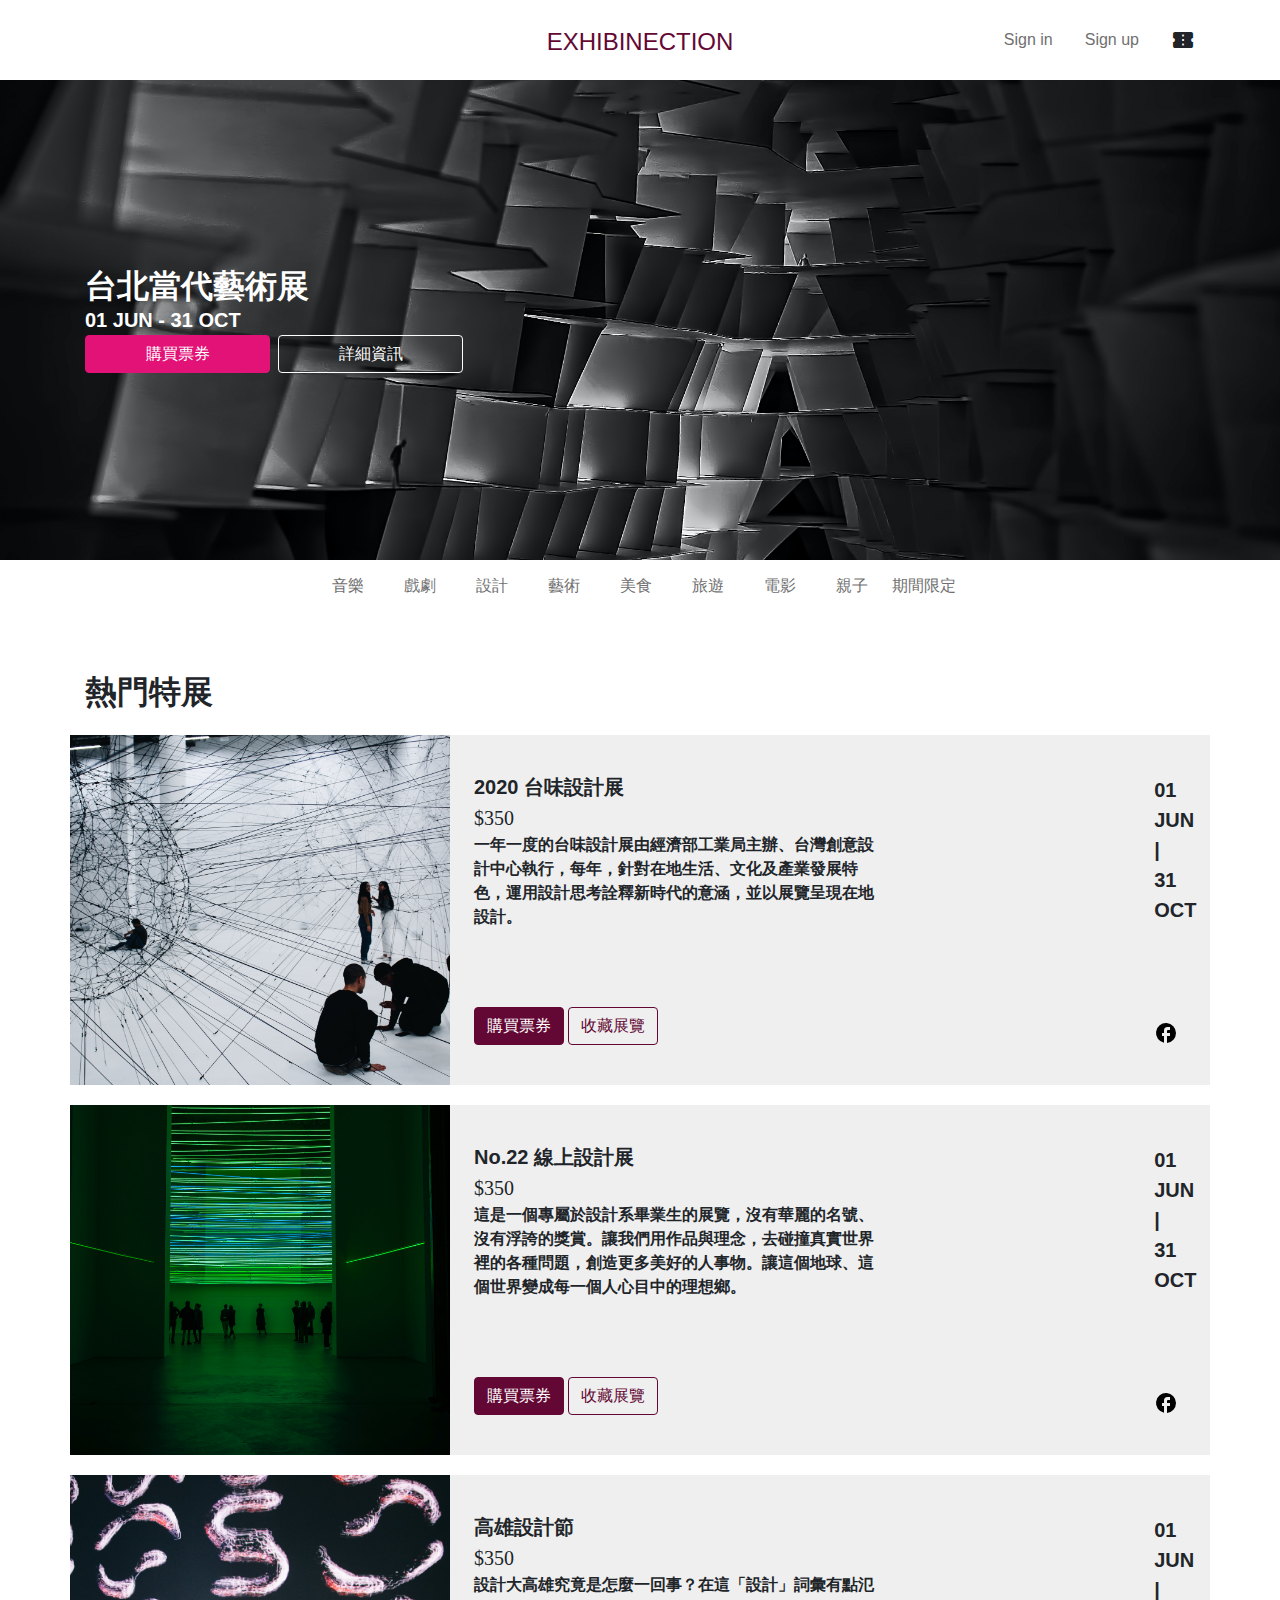
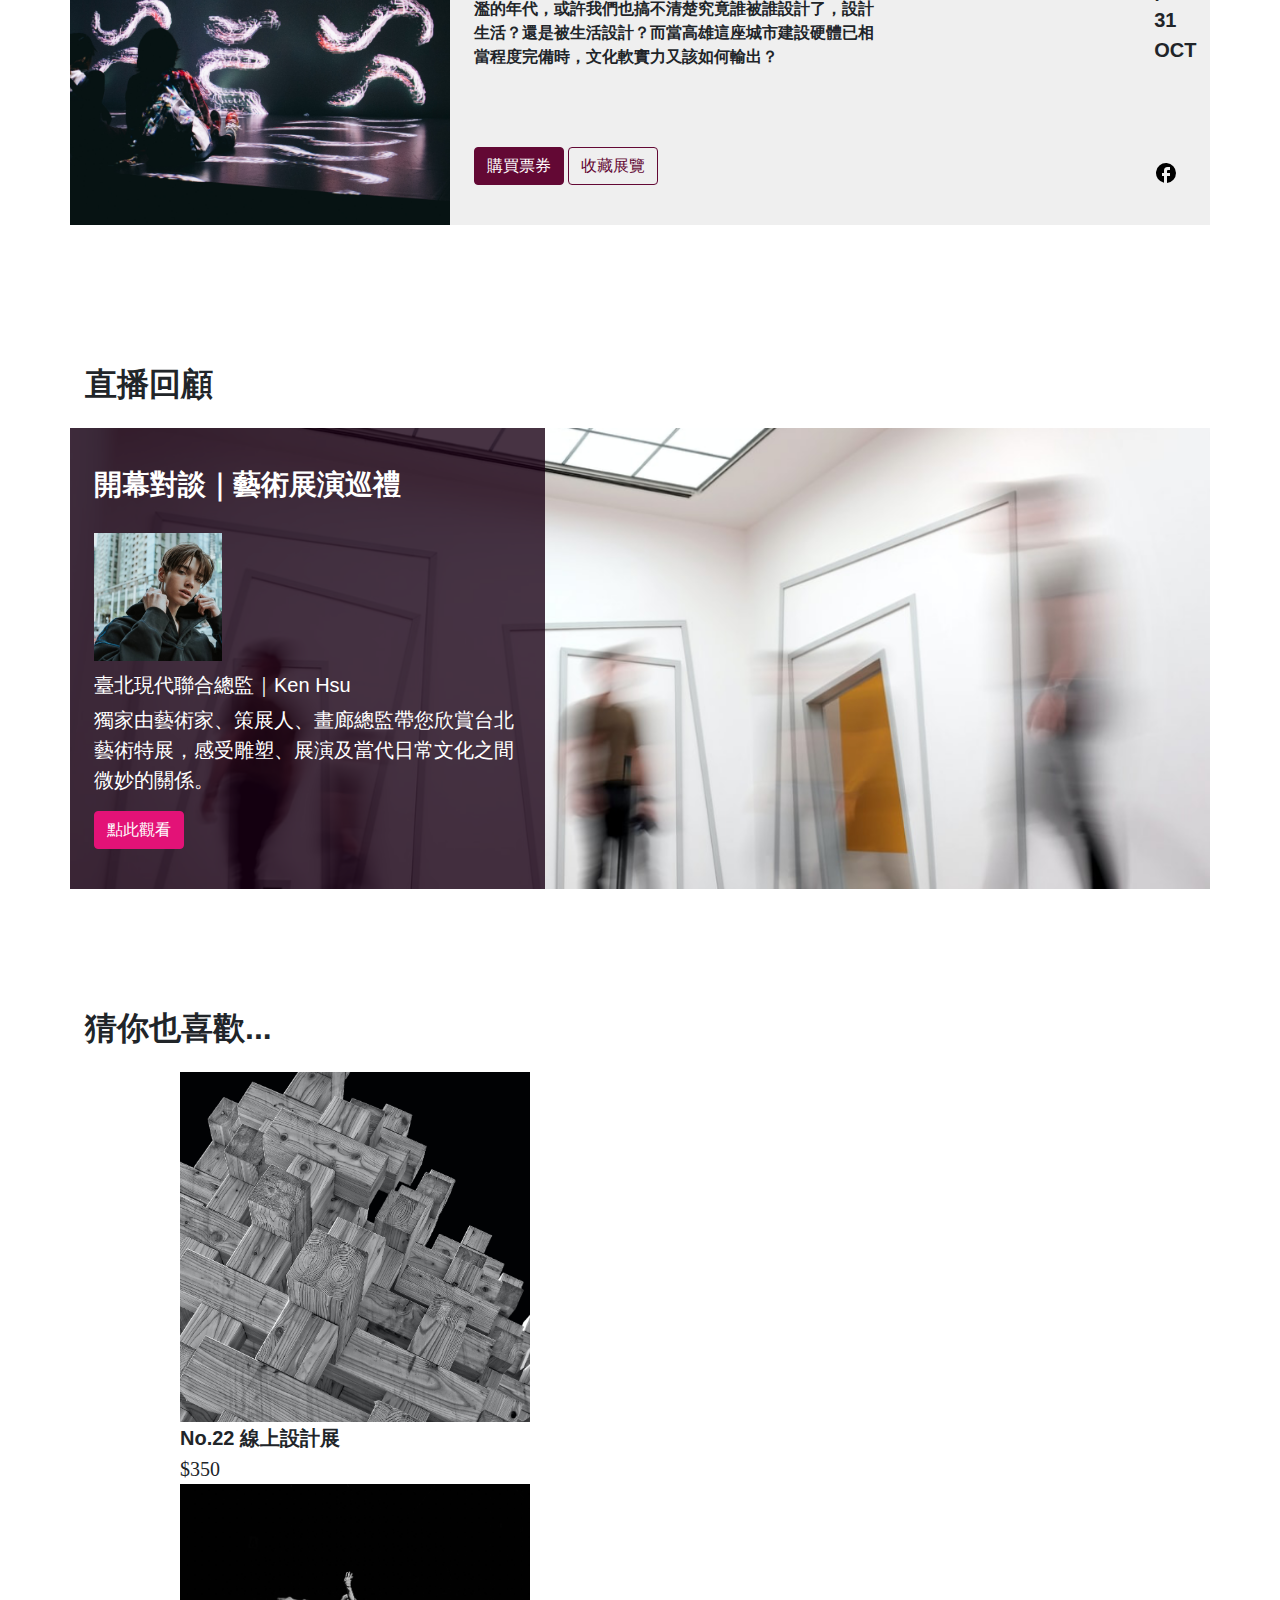
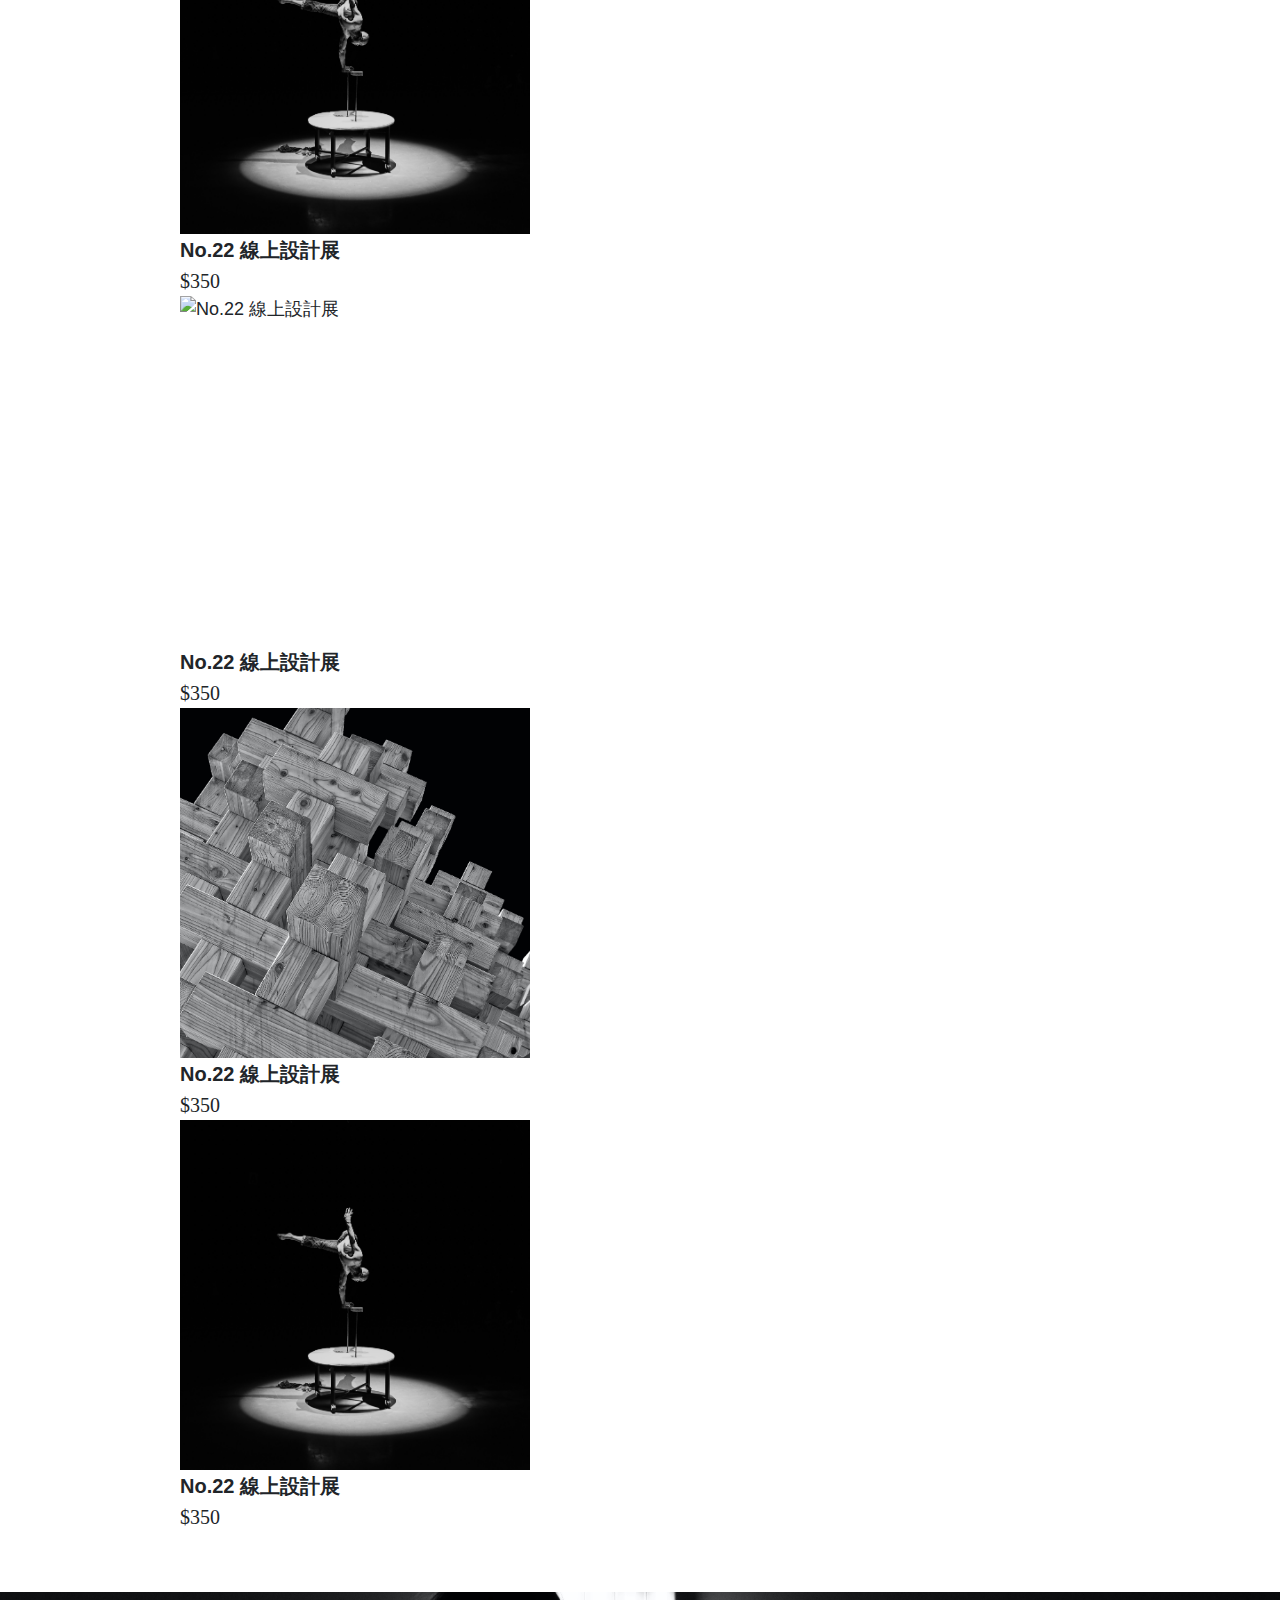
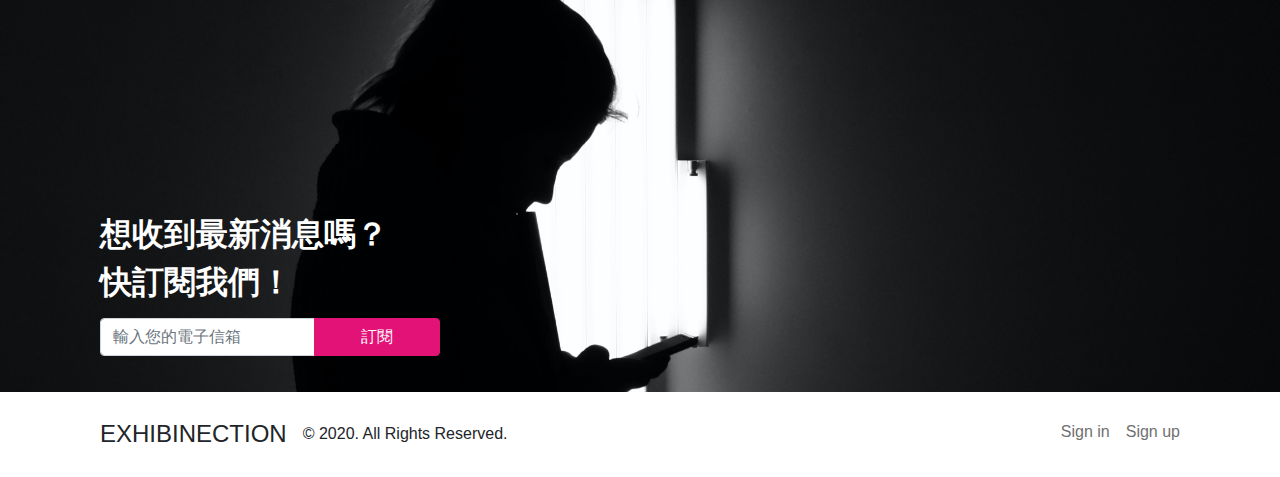
==== index.html @ d96ca56b "Update 2021-08-18T07:03:37.437Z" ====
<!DOCTYPE html>
<html lang="en">
  <head>
    <meta charset="UTF-8" />
    <meta name="viewport" content="width=device-width, initial-scale=1.0" />
    <meta http-equiv="X-UA-Compatible" content="ie=edge" />
    <title>Boostrap Index</title>
    <link
      rel="stylesheet"
      href="https://cdnjs.cloudflare.com/ajax/libs/font-awesome/5.13.0/css/all.min.css"
    />
    <link
      href="https://fonts.googleapis.com/css2?family=Material+Icons"
      rel="stylesheet"
    />
    <link rel="stylesheet" href="https://unpkg.com/swiper/swiper-bundle.css" />
    <link rel="stylesheet" href="./assets/style/all.css" />
  </head>

  <body>
    <header class="py-7">
      <div
        class="
          container
          d-flex
          justify-content-end
          align-items-center
          position-relative
        "
      >
        <h1
          class="
            header__title
            fs-4
            text-primary
            position-absolute
            top-0
            start-50
            translate-middle-x
          "
        >
          EXHIBINECTION
        </h1>
        <div class="header__sign d-flex">
          <ul class="d-flex me-8">
            <li class="me-8"><a href="#" class="h6 text-dark">Sign in</a></li>
            <li><a href="#" class="h6 text-dark">Sign up</a></li>
          </ul>
          <span class="material-icons"> confirmation_number </span>
        </div>
      </div>
    </header>

    <!-- banner -->
<div class="banner  d-flex align-items-center">
  <div class="container ">
    <div class="banner__content ">
      <h2 class="banner__content__title fs-2 text-white fw-bold">台北當代藝術展</h2>
      <p class="banner__content__date fs-5 text-white fw-bold">01 JUN - 31 OCT</p>
      <!-- row 有預設 margin calc(var(–bs-gutter-x) * -.5); 使用 mx-0 消除預設margin -->
     <div class="row mx-0">
       <a href="#" class=" btn btn-secondary col-2 me-2">購買票券</a>
       <a href="#"  class=" btn btn-outline-white  col-2">詳細資訊 </a>
     </div>
    </div>
    </div>

  </div>
</div>
<!-- nav -->
<nav>
 <ul class="nav justify-content-center py-4">
   <li class="nav-item me-2">
     <a class="nav-link  text-center active" aria-current="page" href="#">音樂</a>
   </li>
   <li class="nav-item me-2">
     <a class="nav-link   text-center" href="#">戲劇</a>
   </li>
   <li class="nav-item me-2">
     <a class="nav-link   text-center" href="#">設計</a>
   </li>
   <li class="nav-item me-2">
    <a class="nav-link   text-center" href="#">藝術</a>
  </li>
  <li class="nav-item me-2">
    <a class="nav-link   text-center" href="#">美食</a>
  </li>
  <li class="nav-item me-2">
    <a class="nav-link   text-center" href="#">旅遊</a>
  </li>
  <li class="nav-item me-2">
    <a class="nav-link   text-center" href="#">電影</a>
  </li>
  <li class="nav-item me-2">
    <a class="nav-link  text-center" href="#">親子</a>
  </li>
  <li class="nav-item me-2">
    <a class="nav-link   text-center" href="#">期間限定</a>
  </li>
 </ul>
</nav>
 <!-- 熱門特展 -->
 <section class="popularExhibition py-11 ">
   <div class="container">
   <h2 class="popularExhibition__title fs-2 fw-bold mb-6">熱門特展</h2>
   <!-- 2020 台味設計展 -->
   <div class="row popularExhibition__content">
     <div class="popularExhibition__content__img col-md-4 p-0">
       <img src="./assets/images/card/card01.jpg" class="img-fluid" alt="2020 台味設計展">
     </div>
     <div class=" col-md-8  px-6 py-9 bg-light ">
      <div class="popularExhibition__content__text row justify-content-between ">
           <div class="popularExhibition__content__textTitle col-md-7  d-flex flex-column justify-content-between">
            <div >
               <h3 class="fs-5 fw-bold mb-1">2020 台味設計展</h3>
               <small class="fs-5 mb-2">$350</small>
               <p class="fw-bold">一年一度的台味設計展由經濟部工業局主辦、台灣創意設計中心執行，每年，針對在地生活、文化及產業發展特色，運用設計思考詮釋新時代的意涵，並以展覽呈現在地設計。</p>
             </div>
             <div>
               <a href="#" class="btn btn-primary">購買票券</a>
               <a href="#" class="btn btn-outline-primary">收藏展覽</a>
            </div>
          </div>
         <div class="col-md-1 d-flex flex-column justify-content-between">
                 <p class="fs-5 fw-bold">01 JUN | 31 OCT</p>
                 <img src="./assets/images/facebook-24px.svg" alt="fb圖示" style="width: 24px;">
          </div>
      </div> 
     </div>
   </div>
    <!-- No.22 線上設計展 -->
    <div class="row popularExhibition__content">
      <div class="popularExhibition__content__img col-md-4 p-0">
        <img src="./assets/images/card/card02.jpg" class="img-fluid" alt="No.22 線上設計展">
      </div>
      <div class=" col-md-8  px-6 py-9 bg-light ">
       <div class="popularExhibition__content__text row justify-content-between ">
            <div class="popularExhibition__content__textTitle col-md-7  d-flex flex-column justify-content-between">
             <div >
                <h3 class="fs-5 fw-bold mb-1">No.22 線上設計展</h3>
                <small class="fs-5 mb-2">$350</small>
                <p class="fw-bold">這是一個專屬於設計系畢業生的展覽，沒有華麗的名號、沒有浮誇的獎賞。讓我們用作品與理念，去碰撞真實世界裡的各種問題，創造更多美好的人事物。讓這個地球、這個世界變成每一個人心目中的理想鄉。</p>
              </div>
              <div>
                <a href="#" class="btn btn-primary">購買票券</a>
                <a href="#" class="btn btn-outline-primary">收藏展覽</a>
             </div>
           </div>
          <div class="col-md-1 d-flex flex-column justify-content-between">
                  <p class="fs-5 fw-bold">01 JUN | 31 OCT</p>
                  <img src="./assets/images/facebook-24px.svg" alt="fb圖示" style="width: 24px;">
           </div>
       </div> 
      </div>
    </div>
      <!-- 高雄設計節 -->
      <div class="row popularExhibition__content">
        <div class="popularExhibition__content__img col-md-4 p-0">
          <img src="./assets/images/card/card03.jpg" class="img-fluid" alt="高雄設計節">
        </div>
        <div class=" col-md-8  px-6 py-9 bg-light ">
         <div class="popularExhibition__content__text row justify-content-between ">
              <div class="popularExhibition__content__textTitle col-md-7  d-flex flex-column justify-content-between">
               <div >
                  <h3 class="fs-5 fw-bold mb-1">高雄設計節</h3>
                  <small class="fs-5 mb-2">$350</small>
                  <p class="fw-bold">設計大高雄究竟是怎麼一回事？在這「設計」詞彙有點氾濫的年代，或許我們也搞不清楚究竟誰被誰設計了，設計生活？還是被生活設計？而當高雄這座城市建設硬體已相當程度完備時，文化軟實力又該如何輸出？</p>
                </div>
                <div>
                  <a href="#" class="btn btn-primary">購買票券</a>
                  <a href="#" class="btn btn-outline-primary">收藏展覽</a>
               </div>
             </div>
            <div class="col-md-1 d-flex flex-column justify-content-between">
                    <p class="fs-5 fw-bold">01 JUN | 31 OCT</p>
                    <img src="./assets/images/facebook-24px.svg" alt="fb圖示" style="width: 24px;">
             </div>
         </div> 
        </div>
      </div>

  </div>

 </section>
<!-- 直播回顧 -->
<section class="liveReview py-11 ">
  <div class="container">
    <h2 class="liveReview__title fs-2 fw-bold mb-6">直播回顧</h2>
    <div class="row">
      <div class="liveReview__content col-md-12 ">
        <div class="row ">
          <div class="col-md-5 bg-info  px-6 py-9">
              <h3 class="fs-3 text-white fw-bold mb-8">開幕對談｜藝術展演巡禮</h3>
              <img class="mb-3" src="./assets/images/review/reviewArtist.png" alt="臺北現代聯合總監Ken Hsu">
              <h4 class="fs-5 text-white mb-2">臺北現代聯合總監｜Ken Hsu</h4>
              <p class="fs-5 text-white mb-5">獨家由藝術家、策展人、畫廊總監帶您欣賞台北藝術特展，感受雕塑、展演及當代日常文化之間微妙的關係。</p>
             <a href="#" class="btn btn-secondary">點此觀看</a>
 
          </div>
        </div>
 
      </div>

    </div>
     
  
  </div>

</section>
<!-- 猜你也喜歡 -->
<section class="recommend py-11">
  <div class="container">
    <h2 class="recommend__title fs-2 fw-bold mb-6">猜你也喜歡...</h2>
    <div class="row">
    <div class="col-md-11 offset-md-1">
    <!-- Swiper -->
    <div class="swiper-container mySwiper">
      <div class="swiper-wrapper">
        <div class="swiper-slide  text-start  ">
          <img src="./assets/images/more/more01.jpg" alt="No.22 線上設計展">
          <h4 class="fs-5 fw-bold my-1 ">No.22 線上設計展</h4>
          <small class="fs-5 ">$350</small>
        </div>
        <div class="swiper-slide text-start  ">
          <img src="./assets/images/more/more02.jpg" alt="No.22 線上設計展">
          <h4 class="fs-5 fw-bold my-1 ">No.22 線上設計展</h4>
          <small class="fs-5 ">$350</small>
        </div>
        <div class="swiper-slide  text-start ">
          <img src="./assets/images/more/more03.jpg" alt="No.22 線上設計展">
          <h4 class="fs-5 fw-bold my-1 ">No.22 線上設計展</h4>
          <small class="fs-5 ">$350</small>
        </div>
        <div class="swiper-slide text-start  ">
          <img src="./assets/images/more/more01.jpg" alt="No.22 線上設計展">
          <h4 class="fs-5 fw-bold my-1 ">No.22 線上設計展</h4>
          <small class="fs-5 ">$350</small>
        </div>
        <div class="swiper-slide  text-start ">
          <img src="./assets/images/more/more02.jpg" alt="No.22 線上設計展">
          <h4 class="fs-5 fw-bold my-1 ">No.22 線上設計展</h4>
          <small class="fs-5 ">$350</small>
        </div>
      </div>
      <div class="swiper-pagination"></div>
    </div>
    </div>
    </div>
  </div>

</section>
<!-- 訂閱 -->
<section class="contact d-flex align-items-end">
  <div class="container">
    <div class="contact__content ">
      <h3 class="contact__title fs-md-2 text-white fw-bold mb-3">想收到最新消息嗎？<br> 
        快訂閱我們！</h3>
        <div class="row">
          <div class="col-md-4">
            <div class="input-group ">
              <input type="email" class="form-control" placeholder="輸入您的電子信箱" >
              <button class="input-group__btn btn btn-secondary " type="button"  >訂閱</button>
            </div>
          </div>
        </div>
      </div>
  </div>
  

</section>



    <footer class="footer  py-7">
      <div class="container d-flex justify-content-between">
      <div class="footer__copyright d-flex flex-column ">
        <h2 class="fs-4 me-5">EXHIBINECTION</h2>
        <p>© 2020. All Rights Reserved.</p>
      </div>
      <ul class="footer__sign d-flex ">
        <li class="me-5"><a href="#"> Sign in</a> </li>
        <li><a href="#">Sign up</a> </li>
      </ul>
      </div>
    </footer>
    <script
      src="https://code.jquery.com/jquery-3.6.0.js"
      integrity="sha256-H+K7U5CnXl1h5ywQfKtSj8PCmoN9aaq30gDh27Xc0jk="
      crossorigin="anonymous"
    ></script>
    <script src="https://unpkg.com/swiper/swiper-bundle.js"></script>
    <script src="./assets/js/vendors.js"></script>
    <script src="./assets/js/all.js"></script>
  </body>
</html>
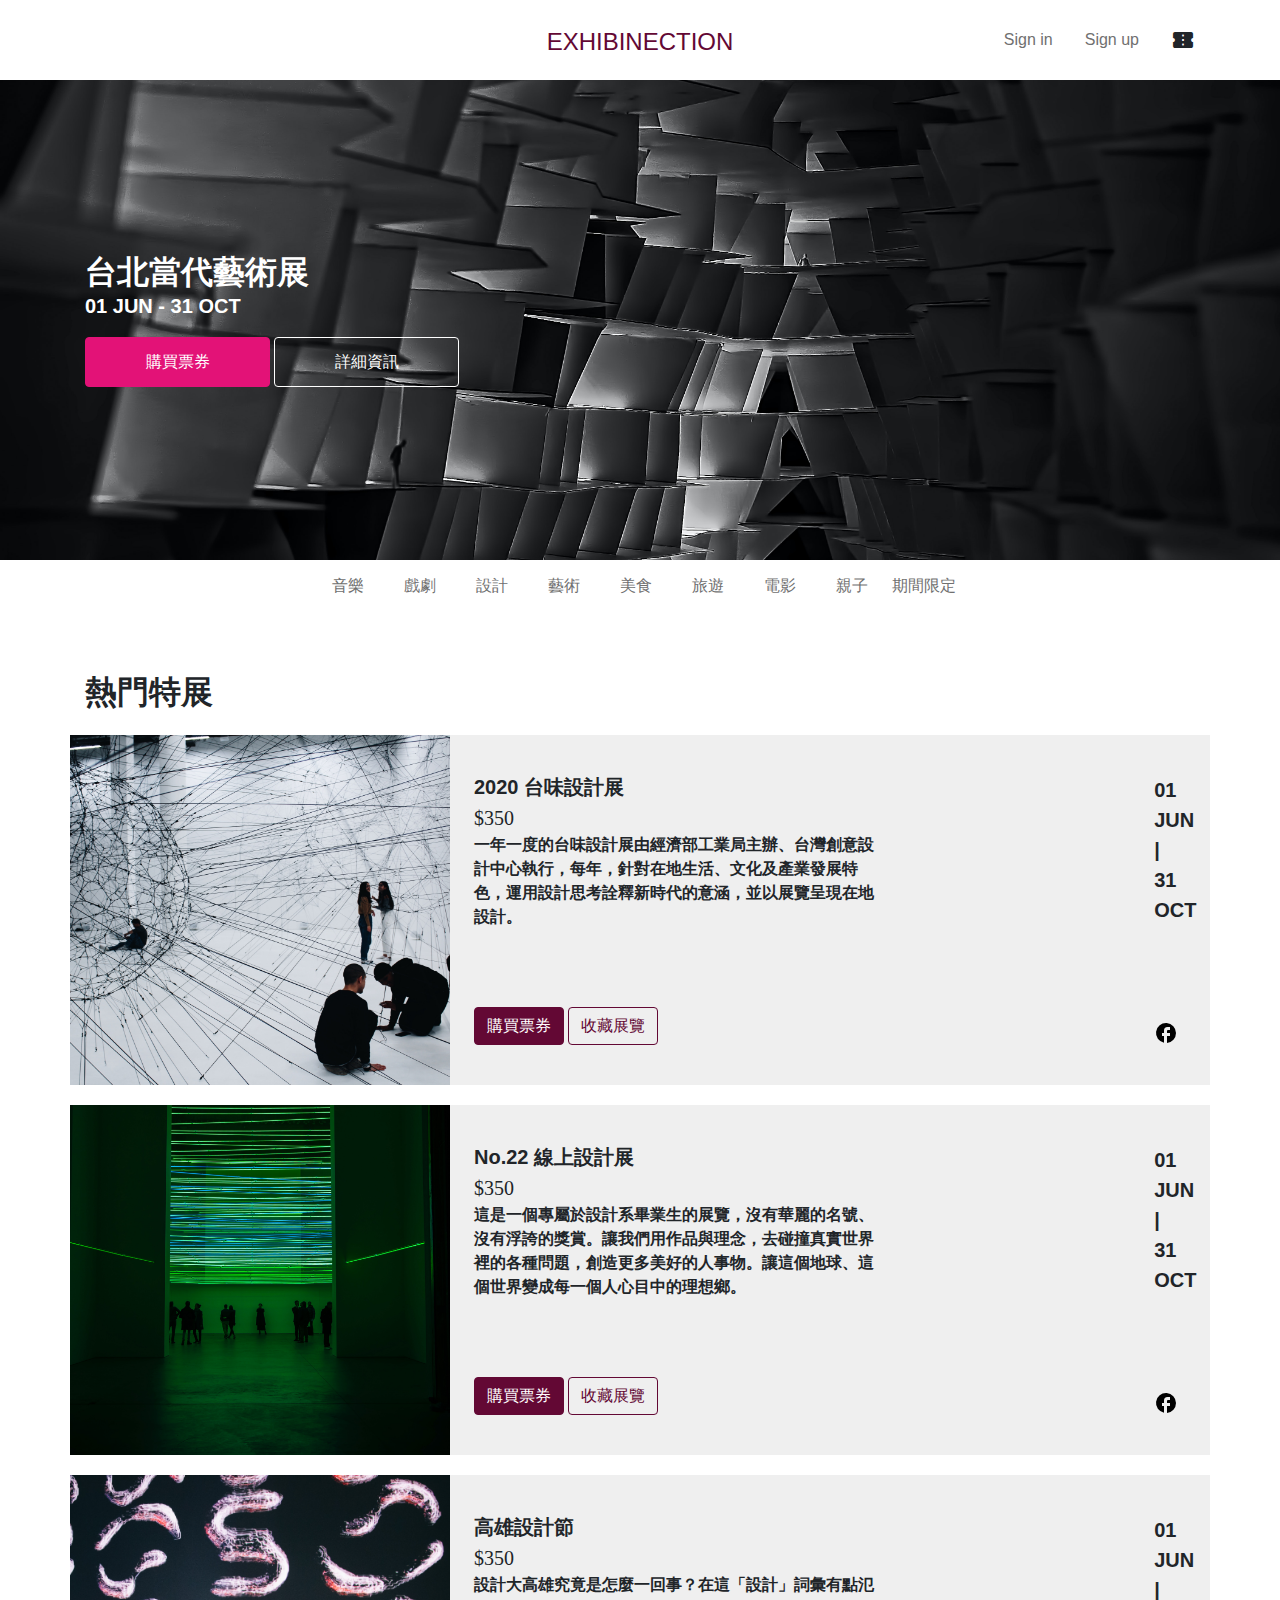
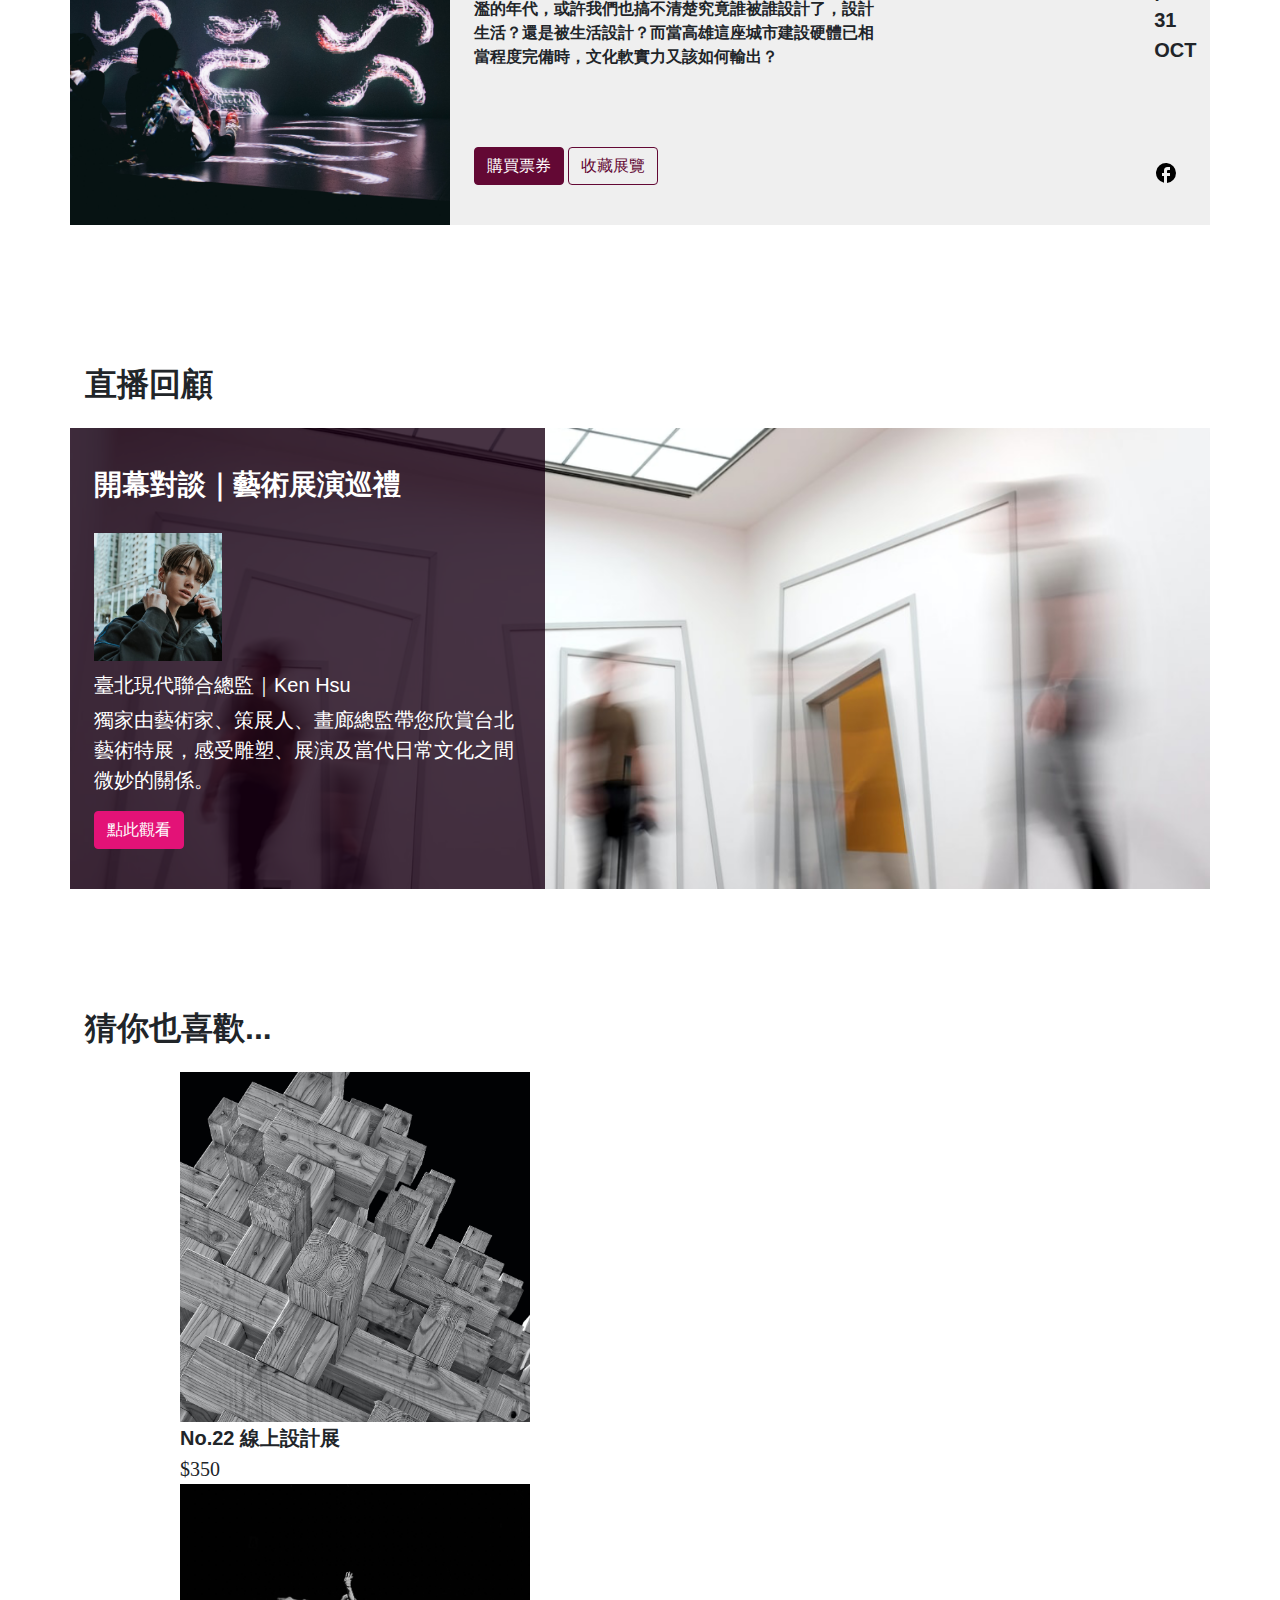
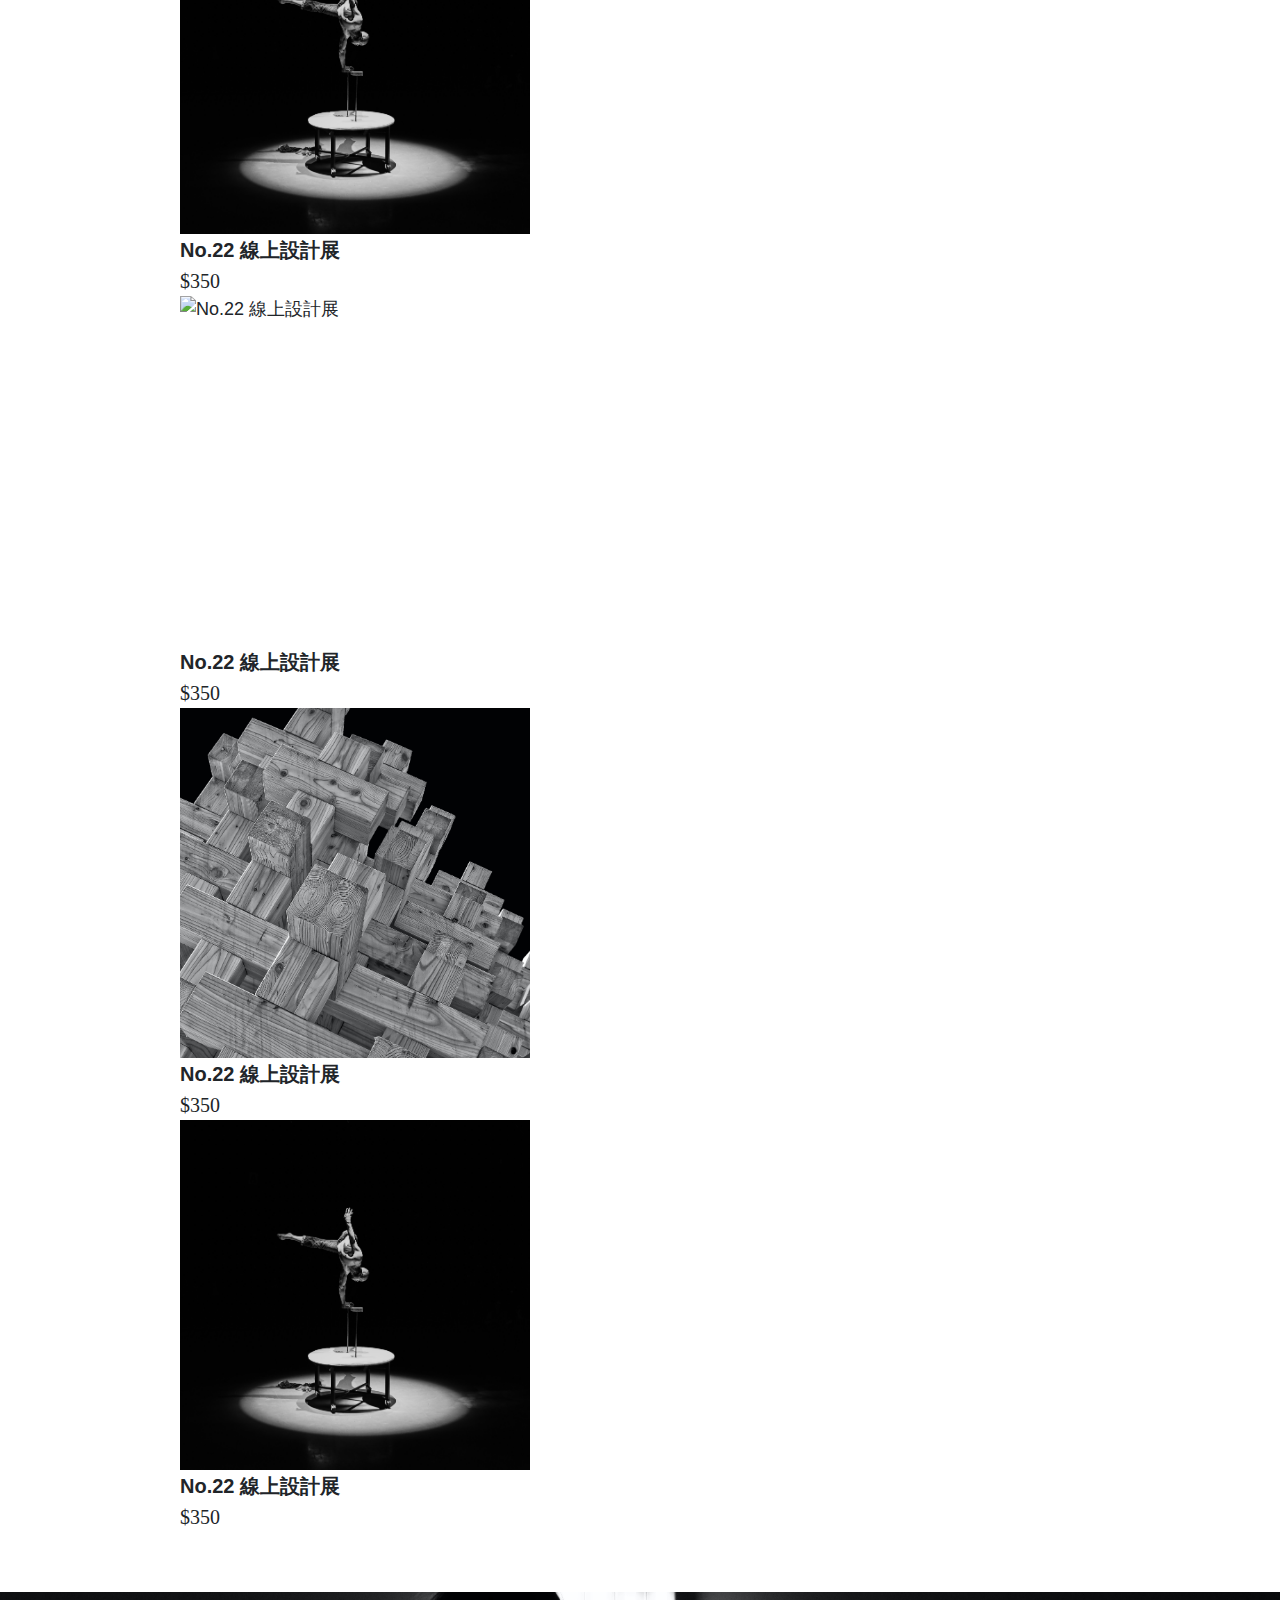
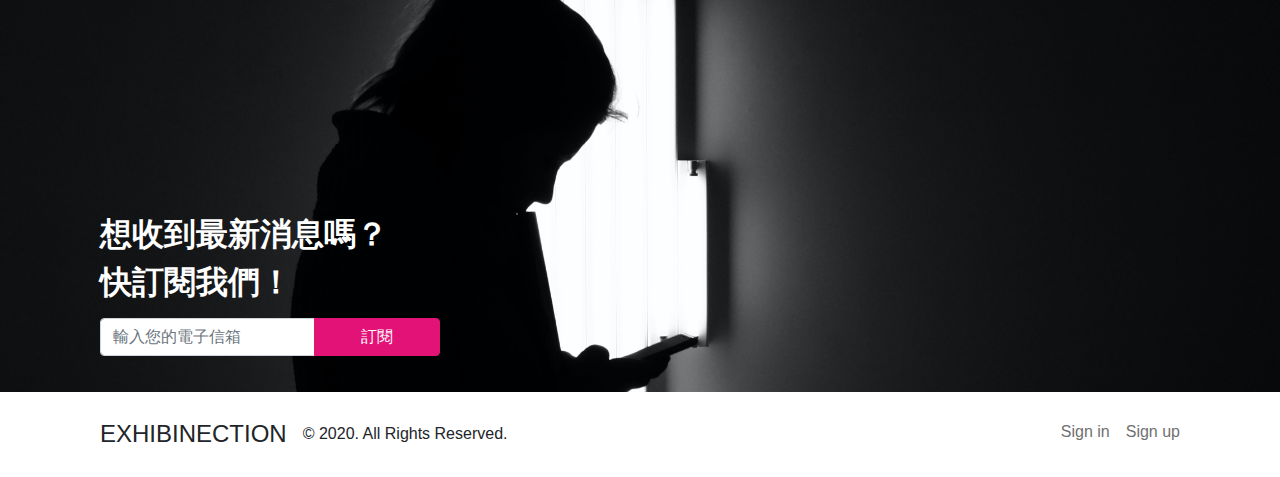
==== commit 1ca9edbc: "Update 2021-08-18T08:16:55.435Z" ====
--- a/index.html
+++ b/index.html
@@ -54,14 +54,14 @@
     <!-- banner -->
 <div class="banner  d-flex align-items-center">
   <div class="container ">
-    <div class="banner__content ">
+    <div class="banner__content  ">
       <h2 class="banner__content__title fs-2 text-white fw-bold">台北當代藝術展</h2>
-      <p class="banner__content__date fs-5 text-white fw-bold">01 JUN - 31 OCT</p>
+      <p class="banner__content__date fs-5 text-white fw-bold mb-5">01 JUN - 31 OCT</p>
       <!-- row 有預設 margin calc(var(–bs-gutter-x) * -.5); 使用 mx-0 消除預設margin -->
-     <div class="row mx-0">
-       <a href="#" class=" btn btn-secondary col-2 me-2">購買票券</a>
-       <a href="#"  class=" btn btn-outline-white  col-2">詳細資訊 </a>
-     </div>
+      <div class="row mx-0 gap-1 ">
+          <a href="#" class=" btn btn-secondary px-10 py-3 col col-md-2 ">購買票券</a>
+          <a href="#"  class=" btn btn-outline-white px-10 py-3 col  col-md-2  ">詳細資訊 </a>  
+      </div>
     </div>
     </div>
 
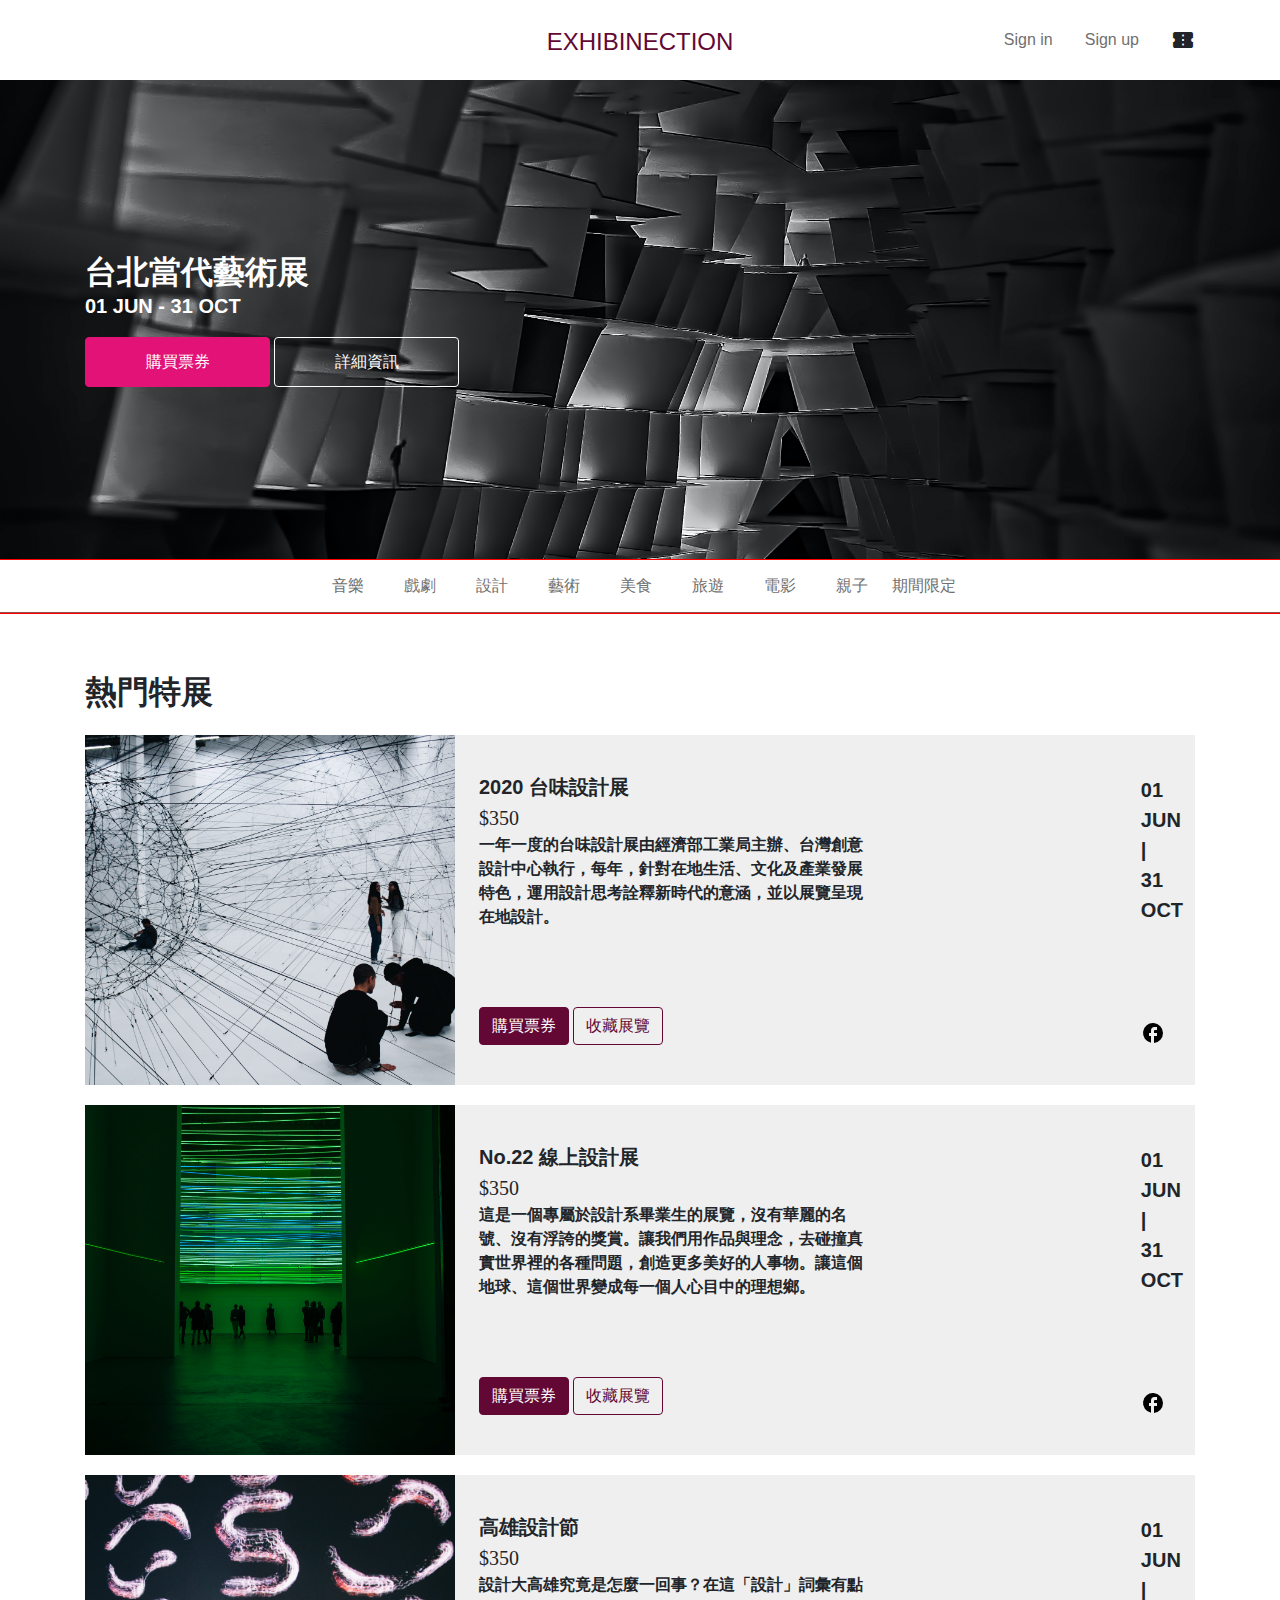
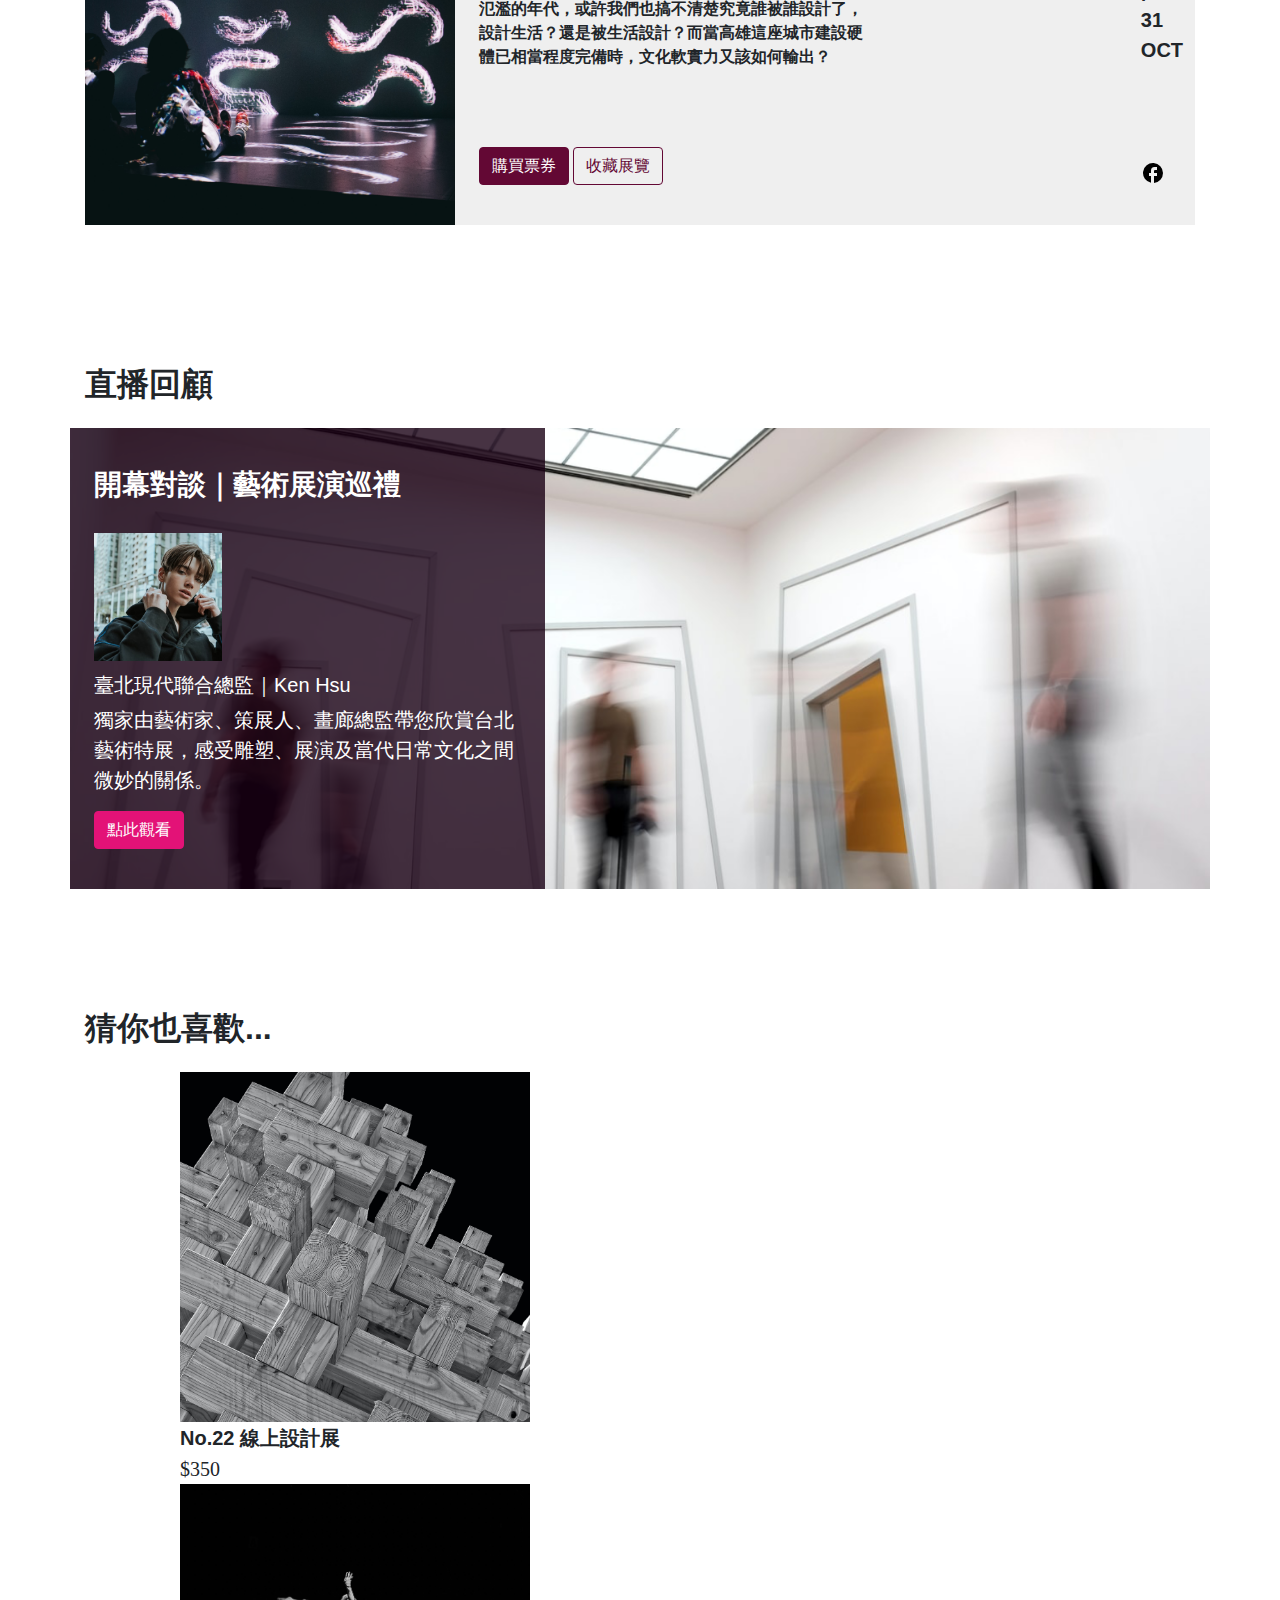
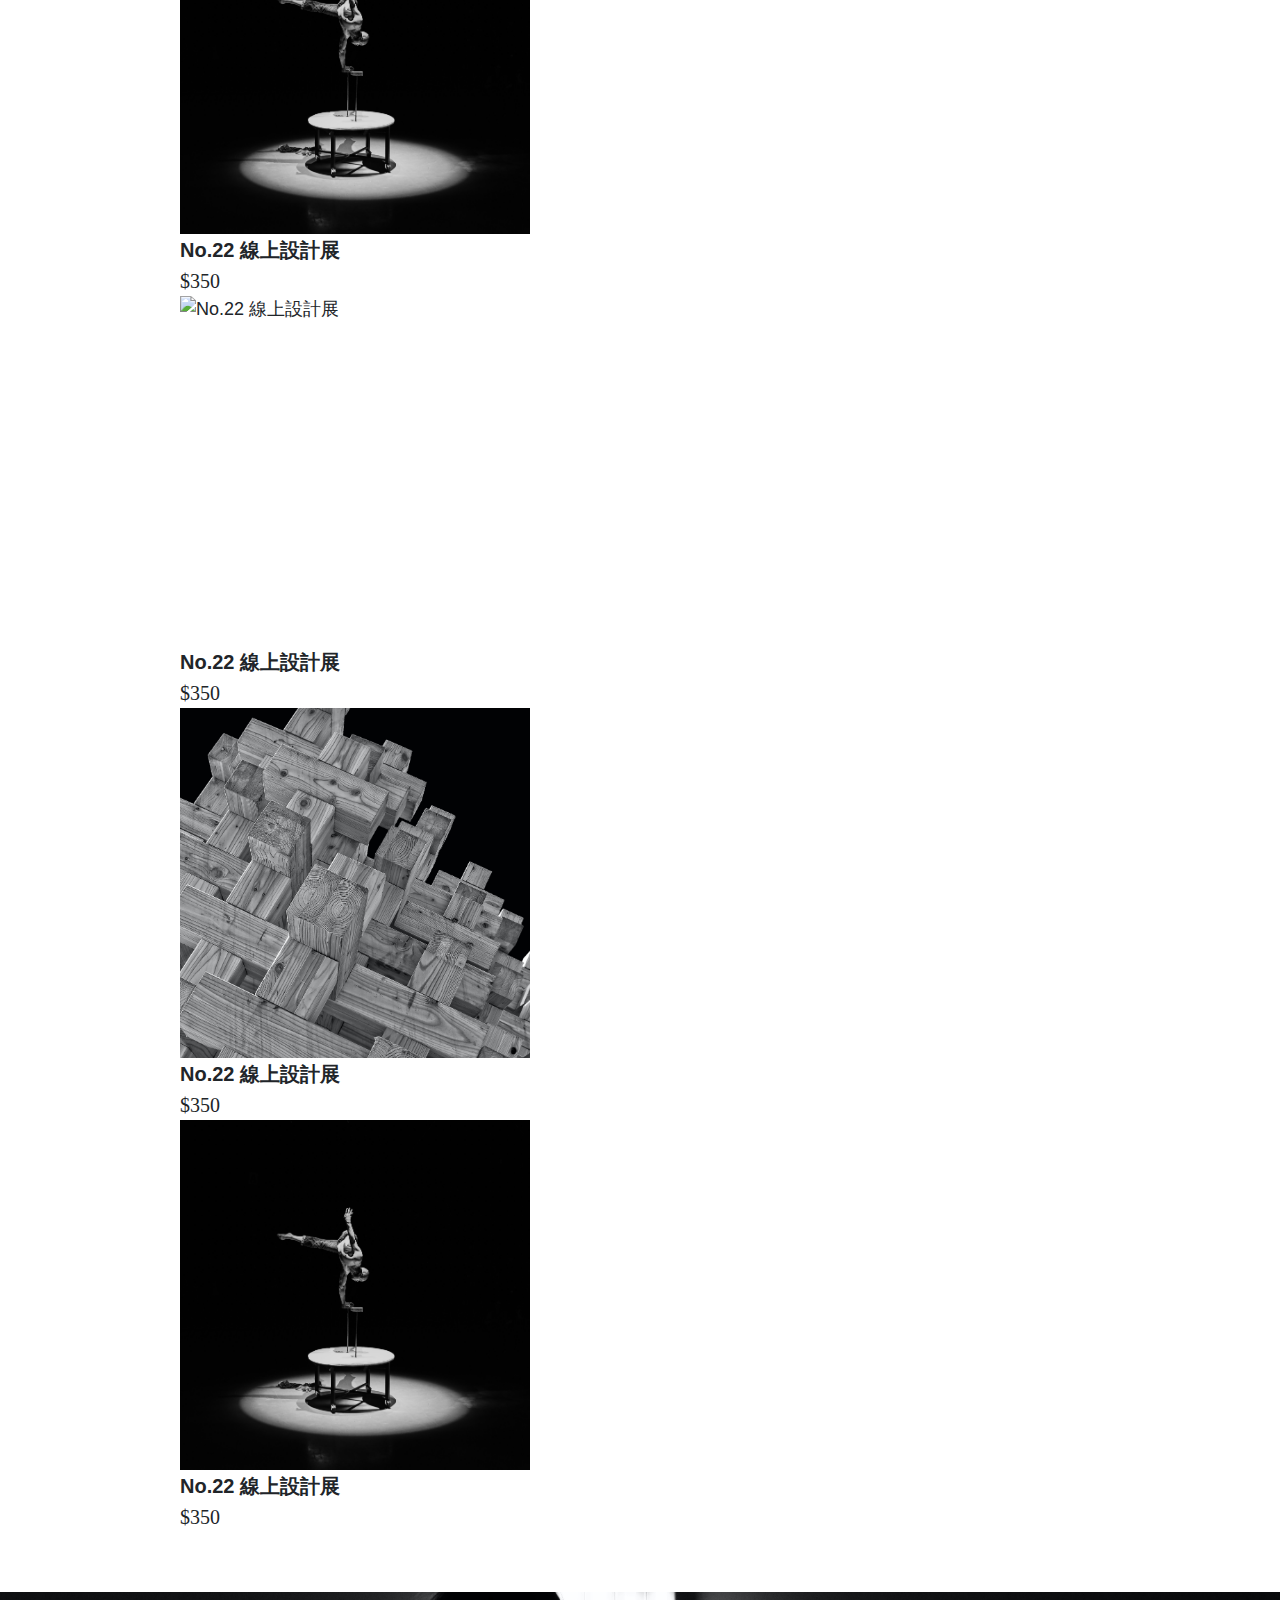
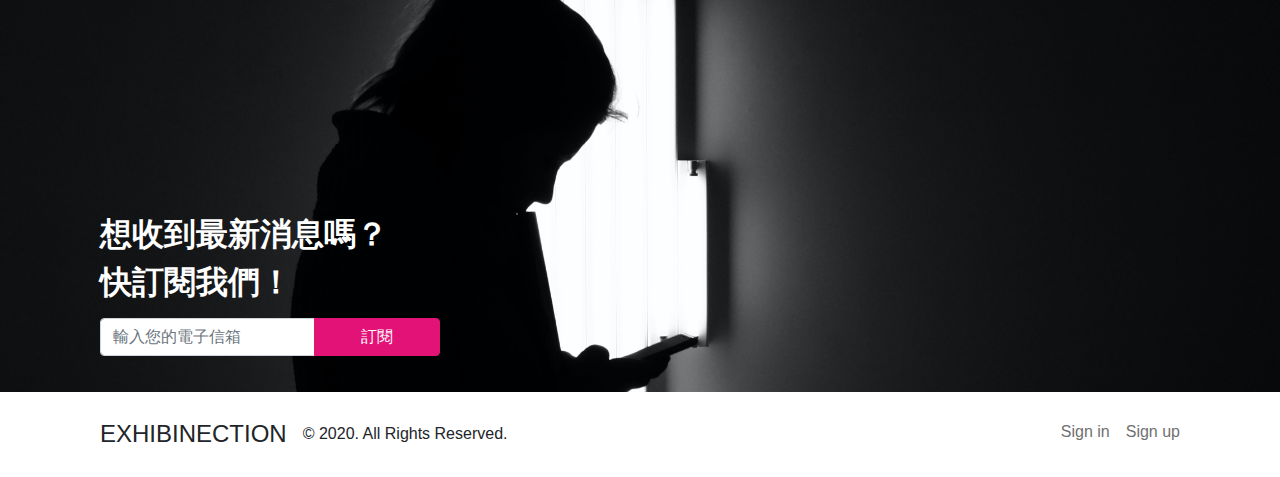
==== commit ae5dc930: "Update 2021-08-18T12:33:00.848Z" ====
--- a/index.html
+++ b/index.html
@@ -59,8 +59,8 @@
       <p class="banner__content__date fs-5 text-white fw-bold mb-5">01 JUN - 31 OCT</p>
       <!-- row 有預設 margin calc(var(–bs-gutter-x) * -.5); 使用 mx-0 消除預設margin -->
       <div class="row mx-0 gap-1 ">
-          <a href="#" class=" btn btn-secondary px-10 py-3 col col-md-2 ">購買票券</a>
-          <a href="#"  class=" btn btn-outline-white px-10 py-3 col  col-md-2  ">詳細資訊 </a>  
+          <a href="#" class=" btn btn-secondary  px-10 px-lg-0 py-3 col col-lg-2 ">購買票券</a>
+          <a href="#"  class=" btn btn-outline-white  px-10 px-lg-0 py-3 col  col-lg-2  ">詳細資訊 </a>  
       </div>
     </div>
     </div>
@@ -68,13 +68,13 @@
   </div>
 </div>
 <!-- nav -->
-<nav>
- <ul class="nav justify-content-center py-4">
+<nav class="nav-scroller ">
+ <ul class=" nav justify-content-center py-4">
    <li class="nav-item me-2">
-     <a class="nav-link  text-center active" aria-current="page" href="#">音樂</a>
+     <a class="nav-link  text-center "  href="#">音樂</a>
    </li>
    <li class="nav-item me-2">
-     <a class="nav-link   text-center" href="#">戲劇</a>
+     <a class="nav-link  text-center" href="#">戲劇</a>
    </li>
    <li class="nav-item me-2">
      <a class="nav-link   text-center" href="#">設計</a>
@@ -101,10 +101,11 @@
 </nav>
  <!-- 熱門特展 -->
  <section class="popularExhibition py-11 ">
-   <div class="container">
+  <div class="container">
    <h2 class="popularExhibition__title fs-2 fw-bold mb-6">熱門特展</h2>
    <!-- 2020 台味設計展 -->
-   <div class="row popularExhibition__content">
+ 
+   <div class="row popularExhibition__content mx-0">
      <div class="popularExhibition__content__img col-md-4 p-0">
        <img src="./assets/images/card/card01.jpg" class="img-fluid" alt="2020 台味設計展">
      </div>
@@ -112,7 +113,10 @@
       <div class="popularExhibition__content__text row justify-content-between ">
            <div class="popularExhibition__content__textTitle col-md-7  d-flex flex-column justify-content-between">
             <div >
-               <h3 class="fs-5 fw-bold mb-1">2020 台味設計展</h3>
+              <div class="d-flex justify-content-between">
+                <h3 class="fs-5 fw-bold mb-1">2020 台味設計展 </h3>
+                <span class="fs-6 d-md-none ">01 JUN — 31 OCT</span>
+              </div>
                <small class="fs-5 mb-2">$350</small>
                <p class="fw-bold">一年一度的台味設計展由經濟部工業局主辦、台灣創意設計中心執行，每年，針對在地生活、文化及產業發展特色，運用設計思考詮釋新時代的意涵，並以展覽呈現在地設計。</p>
              </div>
@@ -122,14 +126,15 @@
             </div>
           </div>
          <div class="col-md-1 d-flex flex-column justify-content-between">
-                 <p class="fs-5 fw-bold">01 JUN | 31 OCT</p>
-                 <img src="./assets/images/facebook-24px.svg" alt="fb圖示" style="width: 24px;">
+                 <p class="fs-5 fw-bold d-none d-md-block ">01 JUN | 31 OCT</p>
+                 <img class="d-none d-md-block" src="./assets/images/facebook-24px.svg" alt="fb圖示" style="width: 24px;">
           </div>
       </div> 
      </div>
    </div>
+   
     <!-- No.22 線上設計展 -->
-    <div class="row popularExhibition__content">
+    <div class="row popularExhibition__content mx-0">
       <div class="popularExhibition__content__img col-md-4 p-0">
         <img src="./assets/images/card/card02.jpg" class="img-fluid" alt="No.22 線上設計展">
       </div>
@@ -137,8 +142,12 @@
        <div class="popularExhibition__content__text row justify-content-between ">
             <div class="popularExhibition__content__textTitle col-md-7  d-flex flex-column justify-content-between">
              <div >
-                <h3 class="fs-5 fw-bold mb-1">No.22 線上設計展</h3>
+              <div class="d-flex justify-content-between">
+                <h3 class="fs-5 fw-bold mb-1">No.22 線上設計展 </h3>
+                <span class="fs-6 d-md-none ">01 JUN — 31 OCT</span>
+              </div>
                 <small class="fs-5 mb-2">$350</small>
+
                 <p class="fw-bold">這是一個專屬於設計系畢業生的展覽，沒有華麗的名號、沒有浮誇的獎賞。讓我們用作品與理念，去碰撞真實世界裡的各種問題，創造更多美好的人事物。讓這個地球、這個世界變成每一個人心目中的理想鄉。</p>
               </div>
               <div>
@@ -146,15 +155,15 @@
                 <a href="#" class="btn btn-outline-primary">收藏展覽</a>
              </div>
            </div>
-          <div class="col-md-1 d-flex flex-column justify-content-between">
-                  <p class="fs-5 fw-bold">01 JUN | 31 OCT</p>
-                  <img src="./assets/images/facebook-24px.svg" alt="fb圖示" style="width: 24px;">
-           </div>
+           <div class="col-md-1 d-flex flex-column justify-content-between">
+             <p class="fs-5 fw-bold d-none d-md-block ">01 JUN | 31 OCT</p>
+             <img class="d-none d-md-block" src="./assets/images/facebook-24px.svg" alt="fb圖示" style="width: 24px;">
+        </div>
        </div> 
       </div>
     </div>
       <!-- 高雄設計節 -->
-      <div class="row popularExhibition__content">
+      <div class="row popularExhibition__content mx-0">
         <div class="popularExhibition__content__img col-md-4 p-0">
           <img src="./assets/images/card/card03.jpg" class="img-fluid" alt="高雄設計節">
         </div>
@@ -162,7 +171,10 @@
          <div class="popularExhibition__content__text row justify-content-between ">
               <div class="popularExhibition__content__textTitle col-md-7  d-flex flex-column justify-content-between">
                <div >
-                  <h3 class="fs-5 fw-bold mb-1">高雄設計節</h3>
+                <div class="d-flex justify-content-between">
+                  <h3 class="fs-5 fw-bold mb-1">高雄設計節 </h3>
+                  <span class="fs-6 d-md-none ">01 JUN — 31 OCT</span>
+                </div>
                   <small class="fs-5 mb-2">$350</small>
                   <p class="fw-bold">設計大高雄究竟是怎麼一回事？在這「設計」詞彙有點氾濫的年代，或許我們也搞不清楚究竟誰被誰設計了，設計生活？還是被生活設計？而當高雄這座城市建設硬體已相當程度完備時，文化軟實力又該如何輸出？</p>
                 </div>
@@ -171,10 +183,10 @@
                   <a href="#" class="btn btn-outline-primary">收藏展覽</a>
                </div>
              </div>
-            <div class="col-md-1 d-flex flex-column justify-content-between">
-                    <p class="fs-5 fw-bold">01 JUN | 31 OCT</p>
-                    <img src="./assets/images/facebook-24px.svg" alt="fb圖示" style="width: 24px;">
-             </div>
+             <div class="col-md-1 d-flex flex-column justify-content-between">
+                <p class="fs-5 fw-bold d-none d-md-block ">01 JUN | 31 OCT</p>
+                <img class="d-none d-md-block" src="./assets/images/facebook-24px.svg" alt="fb圖示" style="width: 24px;">
+            </div>
          </div> 
         </div>
       </div>
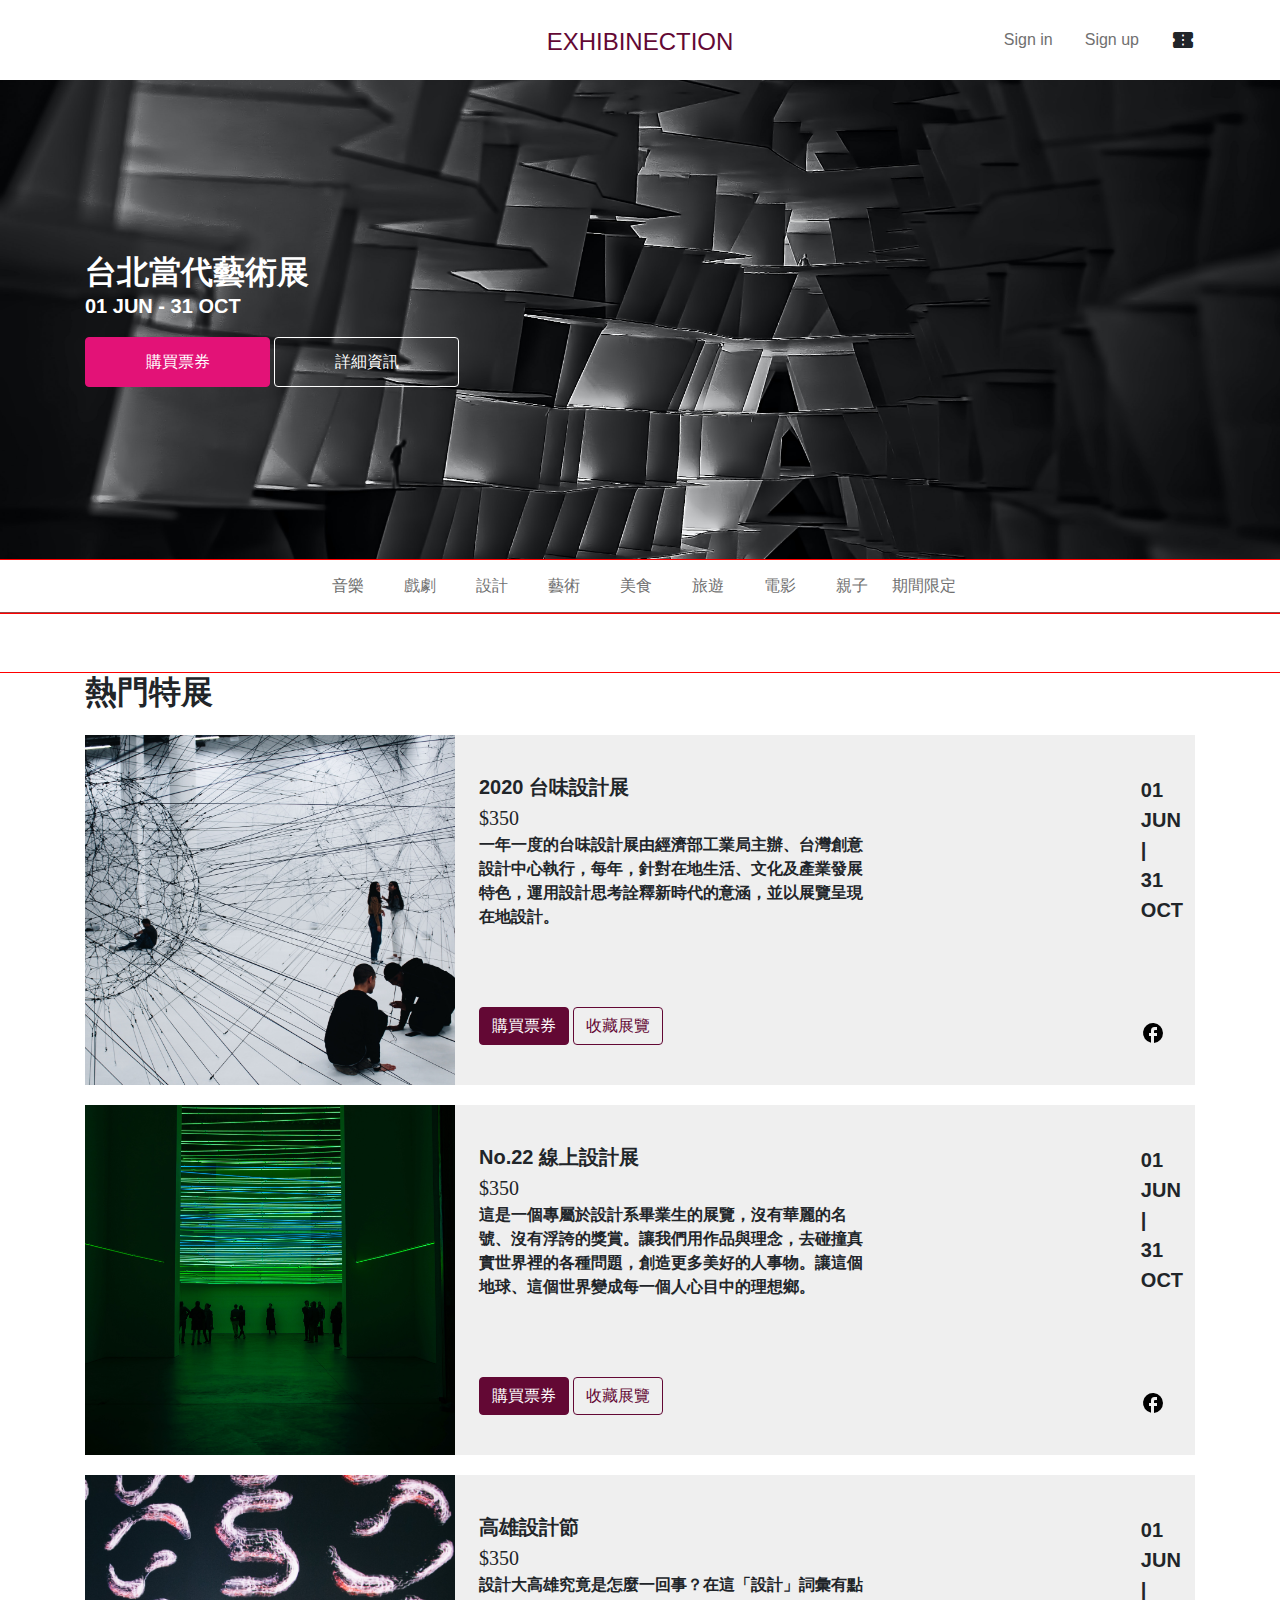
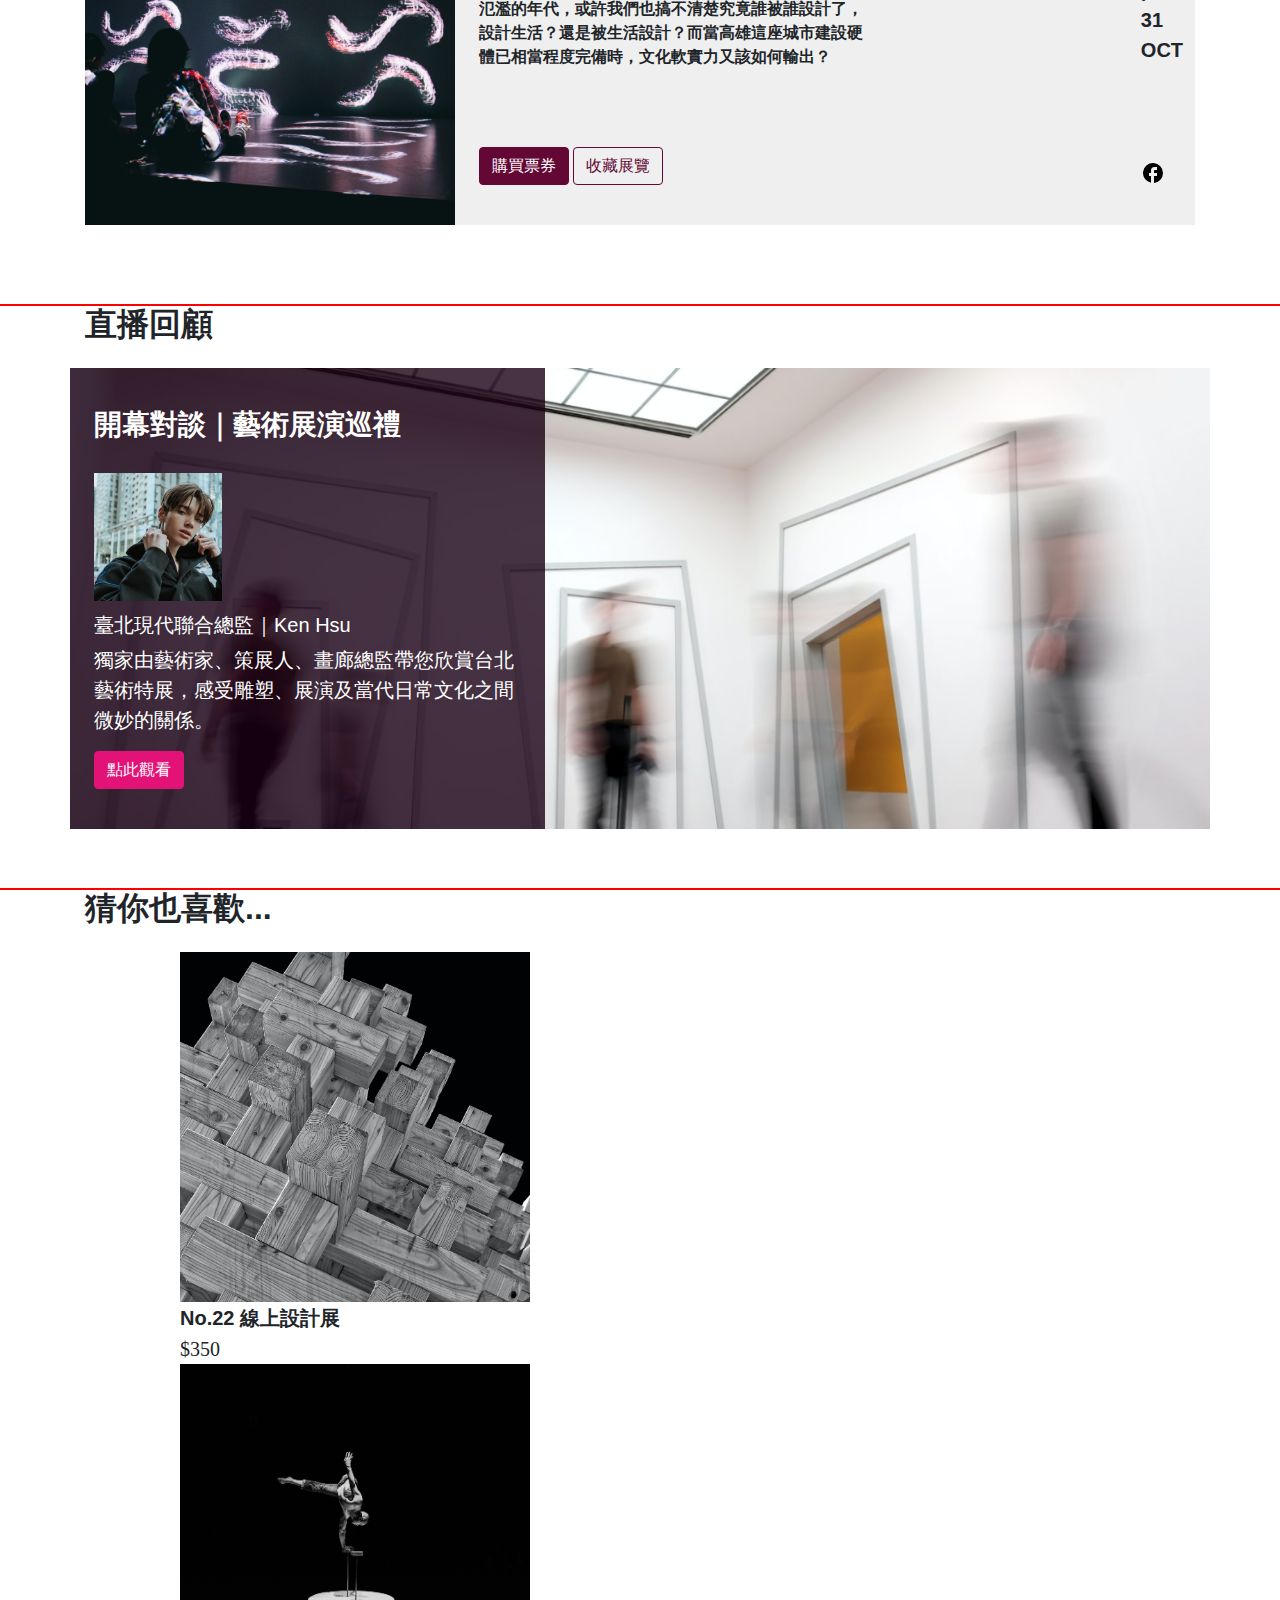
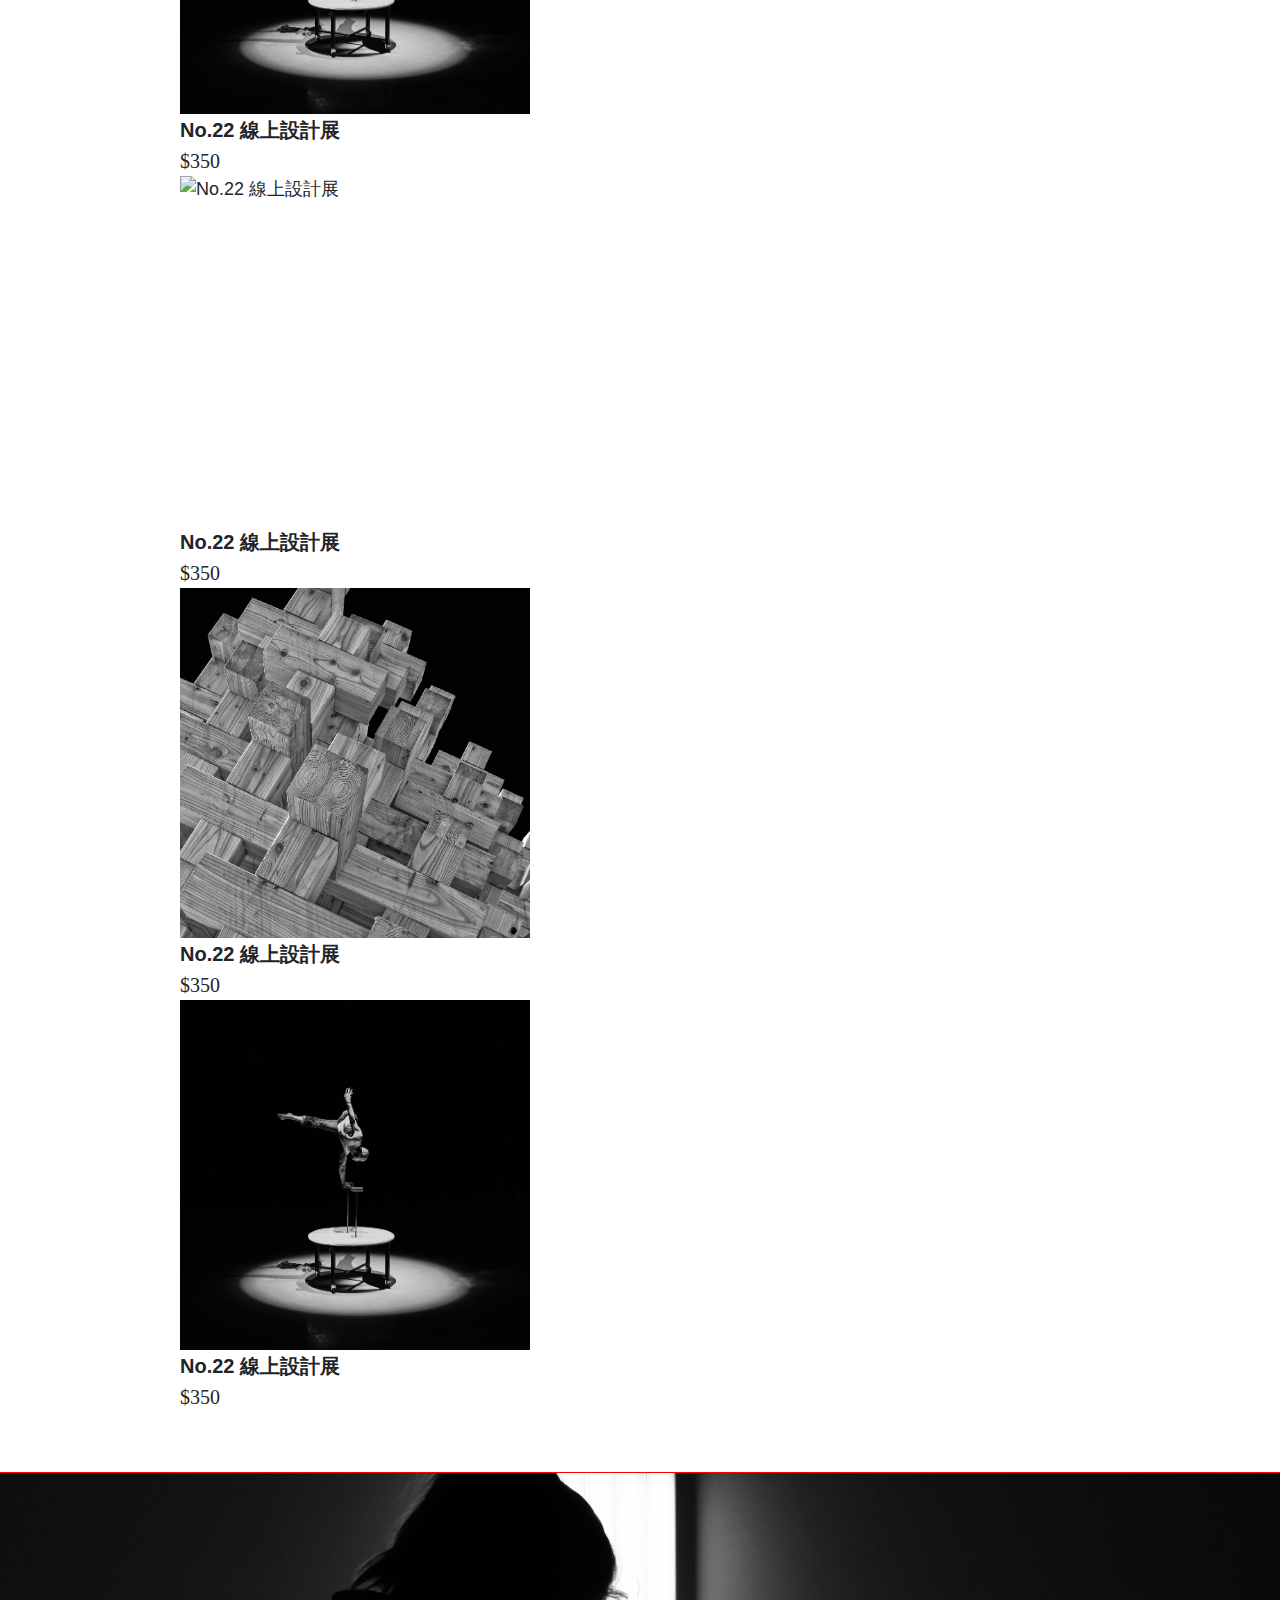
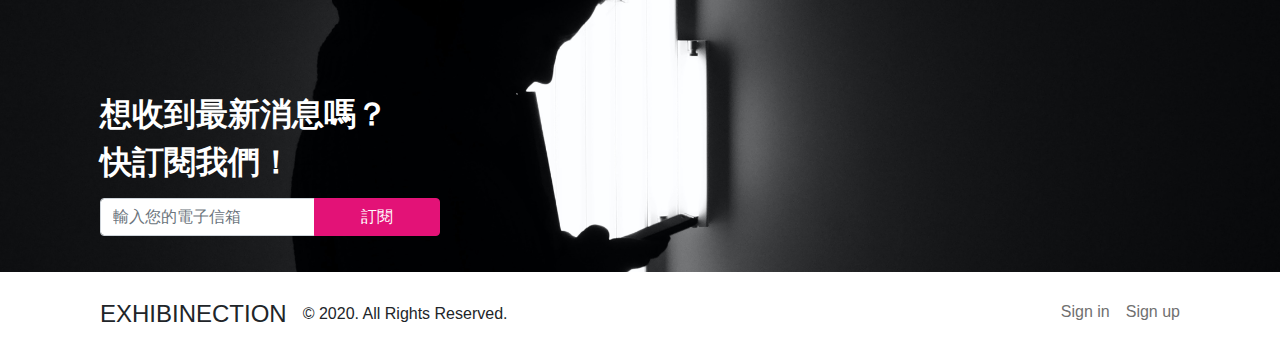
==== commit ecd170f0: "Update 2021-08-18T14:38:14.944Z" ====
--- a/index.html
+++ b/index.html
@@ -100,9 +100,9 @@
  </ul>
 </nav>
  <!-- 熱門特展 -->
- <section class="popularExhibition py-11 ">
+ <section class="popularExhibition mt-5 mt-md-11 pb-6 pb-md-11 ">
   <div class="container">
-   <h2 class="popularExhibition__title fs-2 fw-bold mb-6">熱門特展</h2>
+   <h2 class="popularExhibition__title fs-2 fw-bold mb-2 mb-md-6">熱門特展</h2>
    <!-- 2020 台味設計展 -->
  
    <div class="row popularExhibition__content mx-0">
@@ -115,7 +115,7 @@
             <div >
               <div class="d-flex justify-content-between">
                 <h3 class="fs-5 fw-bold mb-1">2020 台味設計展 </h3>
-                <span class="fs-6 d-md-none ">01 JUN — 31 OCT</span>
+                <span class="fs-6 fw-bold d-md-none ">01 JUN — 31 OCT</span>
               </div>
                <small class="fs-5 mb-2">$350</small>
                <p class="fw-bold">一年一度的台味設計展由經濟部工業局主辦、台灣創意設計中心執行，每年，針對在地生活、文化及產業發展特色，運用設計思考詮釋新時代的意涵，並以展覽呈現在地設計。</p>
@@ -144,7 +144,7 @@
              <div >
               <div class="d-flex justify-content-between">
                 <h3 class="fs-5 fw-bold mb-1">No.22 線上設計展 </h3>
-                <span class="fs-6 d-md-none ">01 JUN — 31 OCT</span>
+                <span class="fs-6 fw-bold d-md-none ">01 JUN — 31 OCT</span>
               </div>
                 <small class="fs-5 mb-2">$350</small>
 
@@ -173,7 +173,7 @@
                <div >
                 <div class="d-flex justify-content-between">
                   <h3 class="fs-5 fw-bold mb-1">高雄設計節 </h3>
-                  <span class="fs-6 d-md-none ">01 JUN — 31 OCT</span>
+                  <span class="fs-6 fw-bold d-md-none ">01 JUN — 31 OCT</span>
                 </div>
                   <small class="fs-5 mb-2">$350</small>
                   <p class="fw-bold">設計大高雄究竟是怎麼一回事？在這「設計」詞彙有點氾濫的年代，或許我們也搞不清楚究竟誰被誰設計了，設計生活？還是被生活設計？而當高雄這座城市建設硬體已相當程度完備時，文化軟實力又該如何輸出？</p>
@@ -195,7 +195,7 @@
 
  </section>
 <!-- 直播回顧 -->
-<section class="liveReview py-11 ">
+<section class="liveReview  pb-6 pb-md-11 ">
   <div class="container">
     <h2 class="liveReview__title fs-2 fw-bold mb-6">直播回顧</h2>
     <div class="row">
@@ -220,7 +220,7 @@
 
 </section>
 <!-- 猜你也喜歡 -->
-<section class="recommend py-11">
+<section class="recommend  pb-6 pb-md-11">
   <div class="container">
     <h2 class="recommend__title fs-2 fw-bold mb-6">猜你也喜歡...</h2>
     <div class="row">
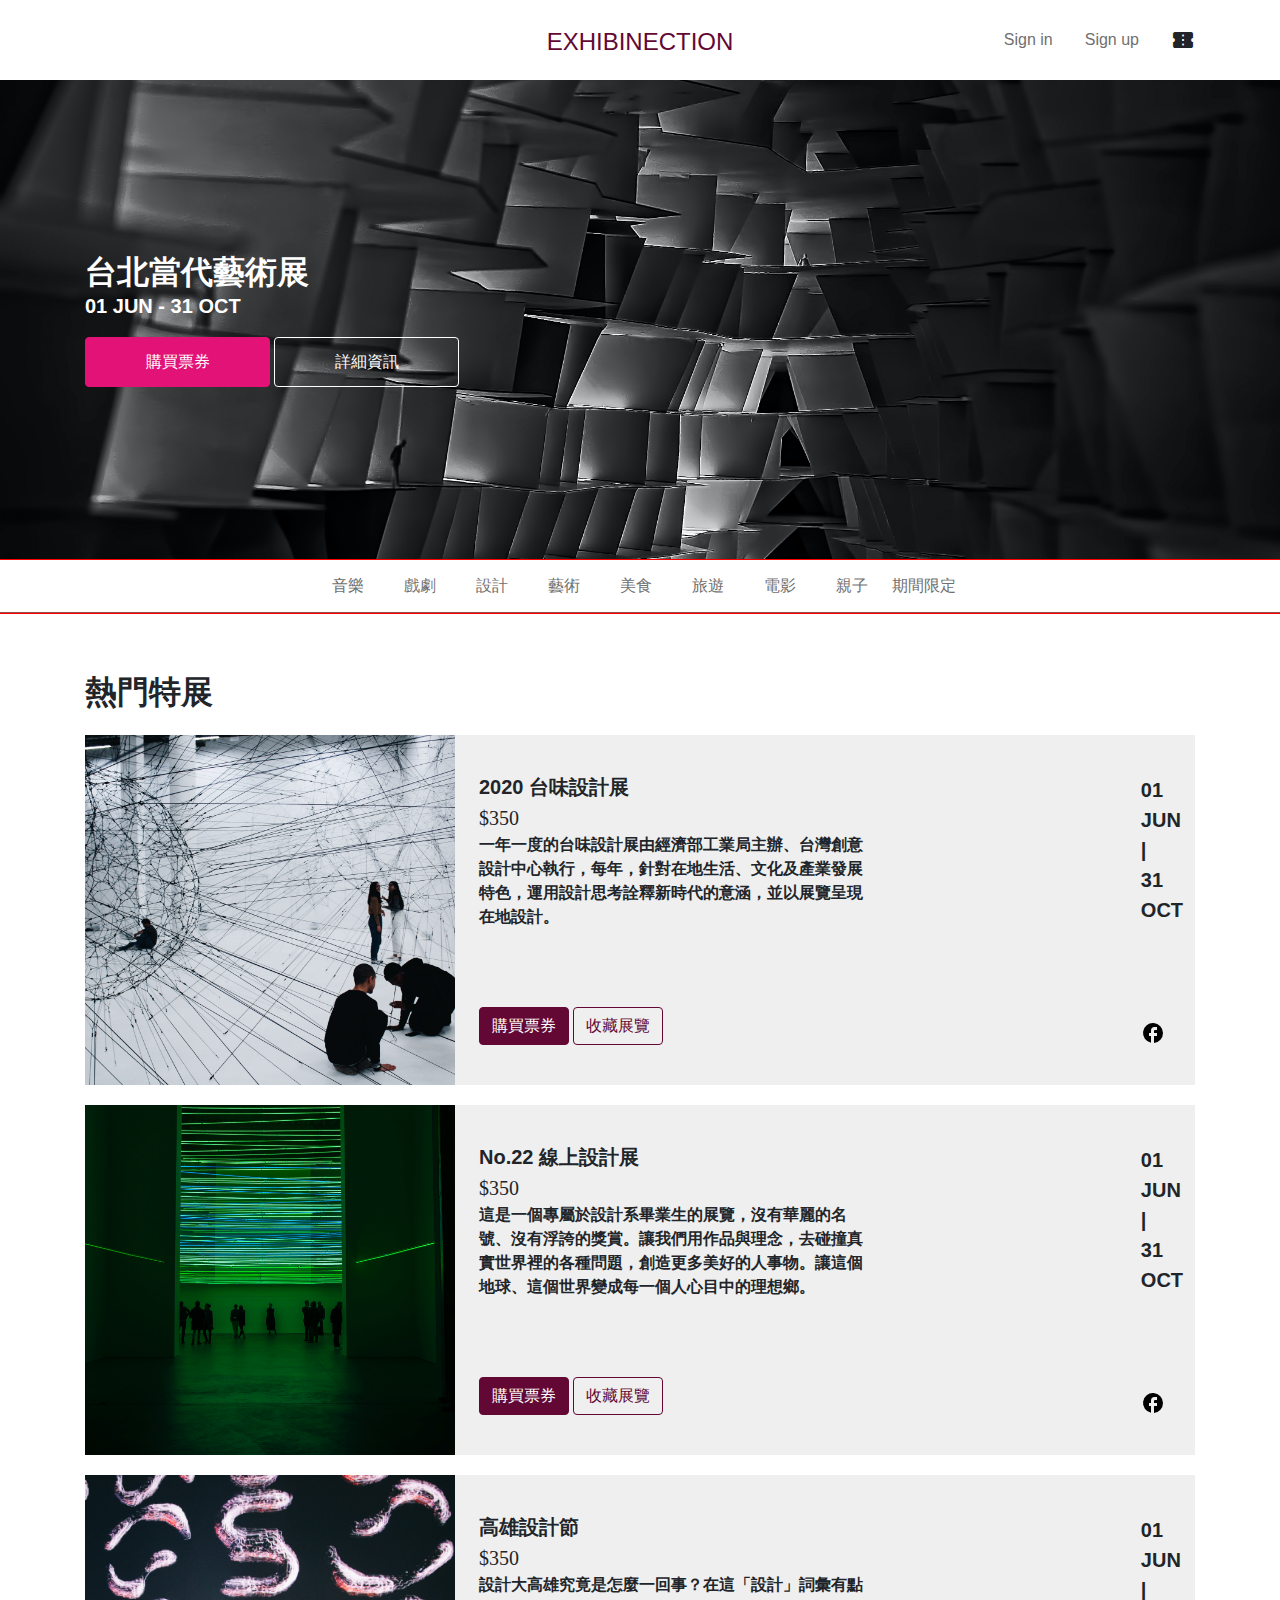
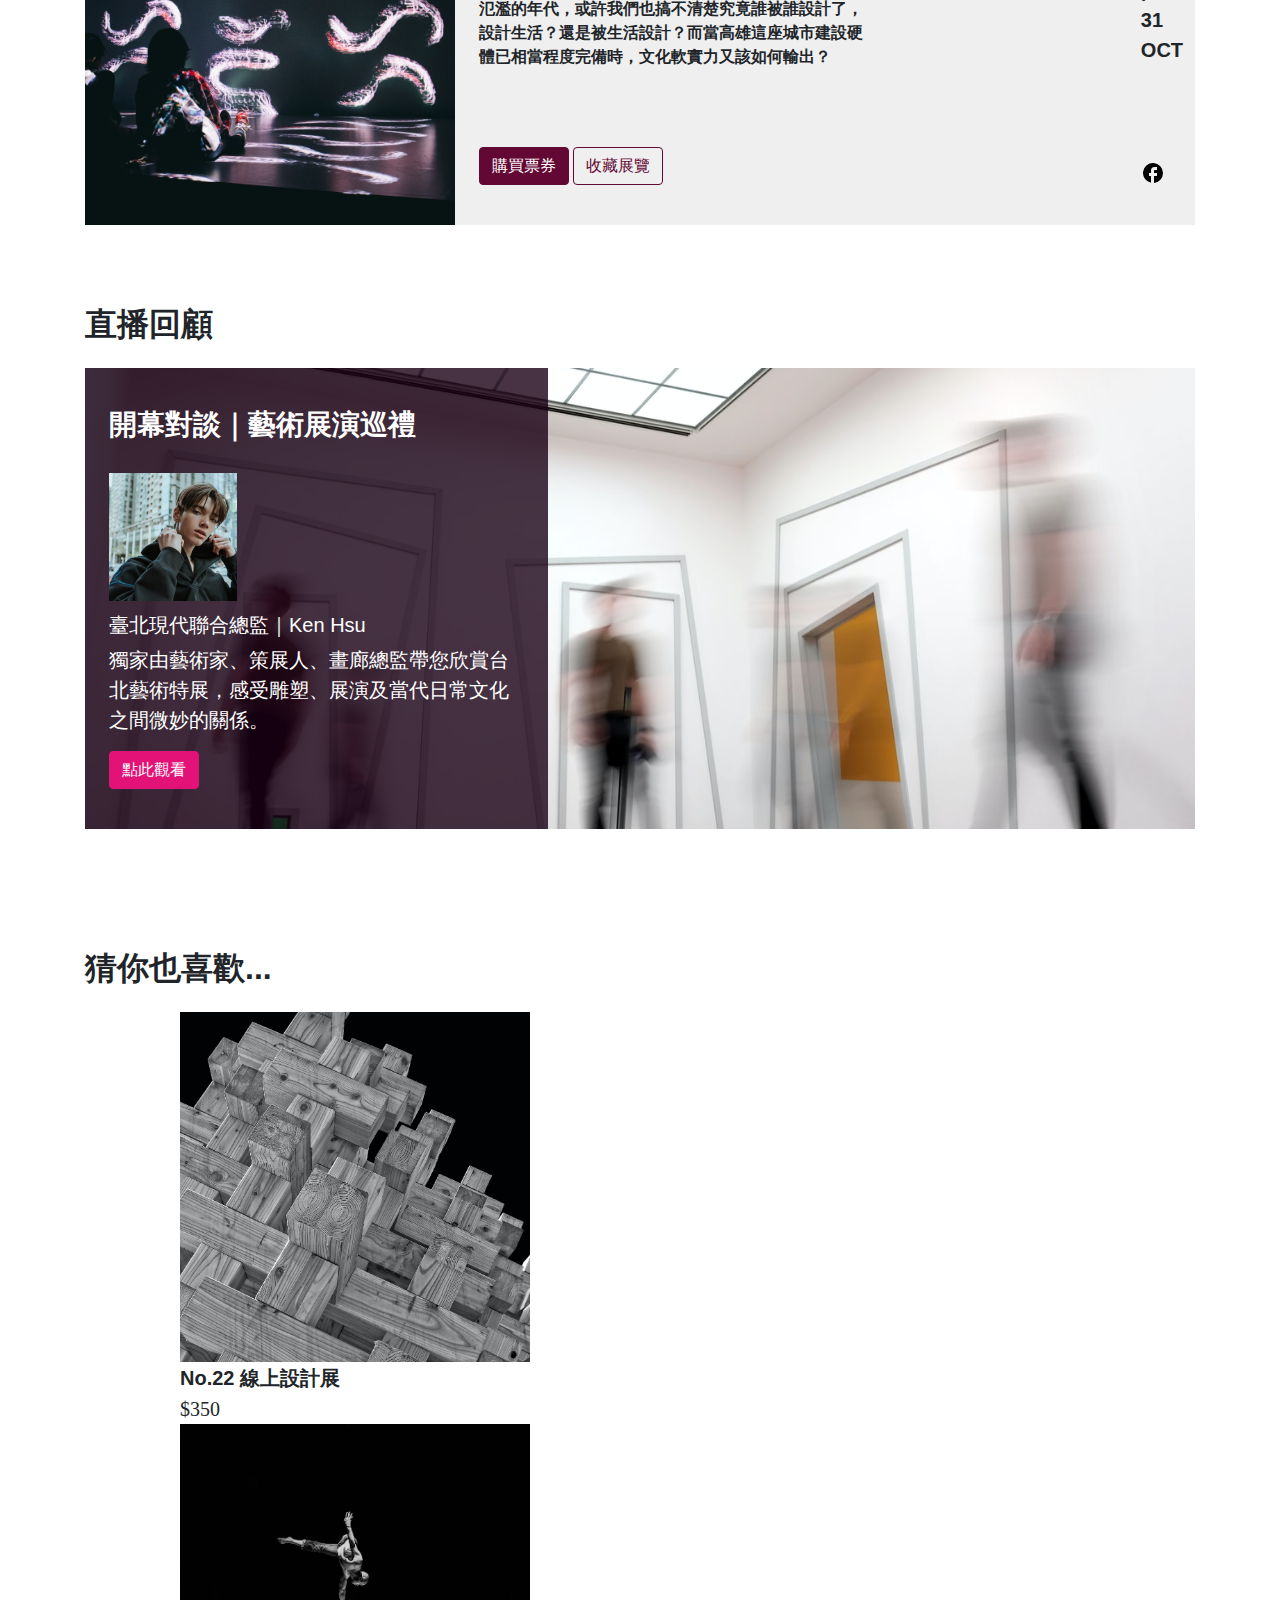
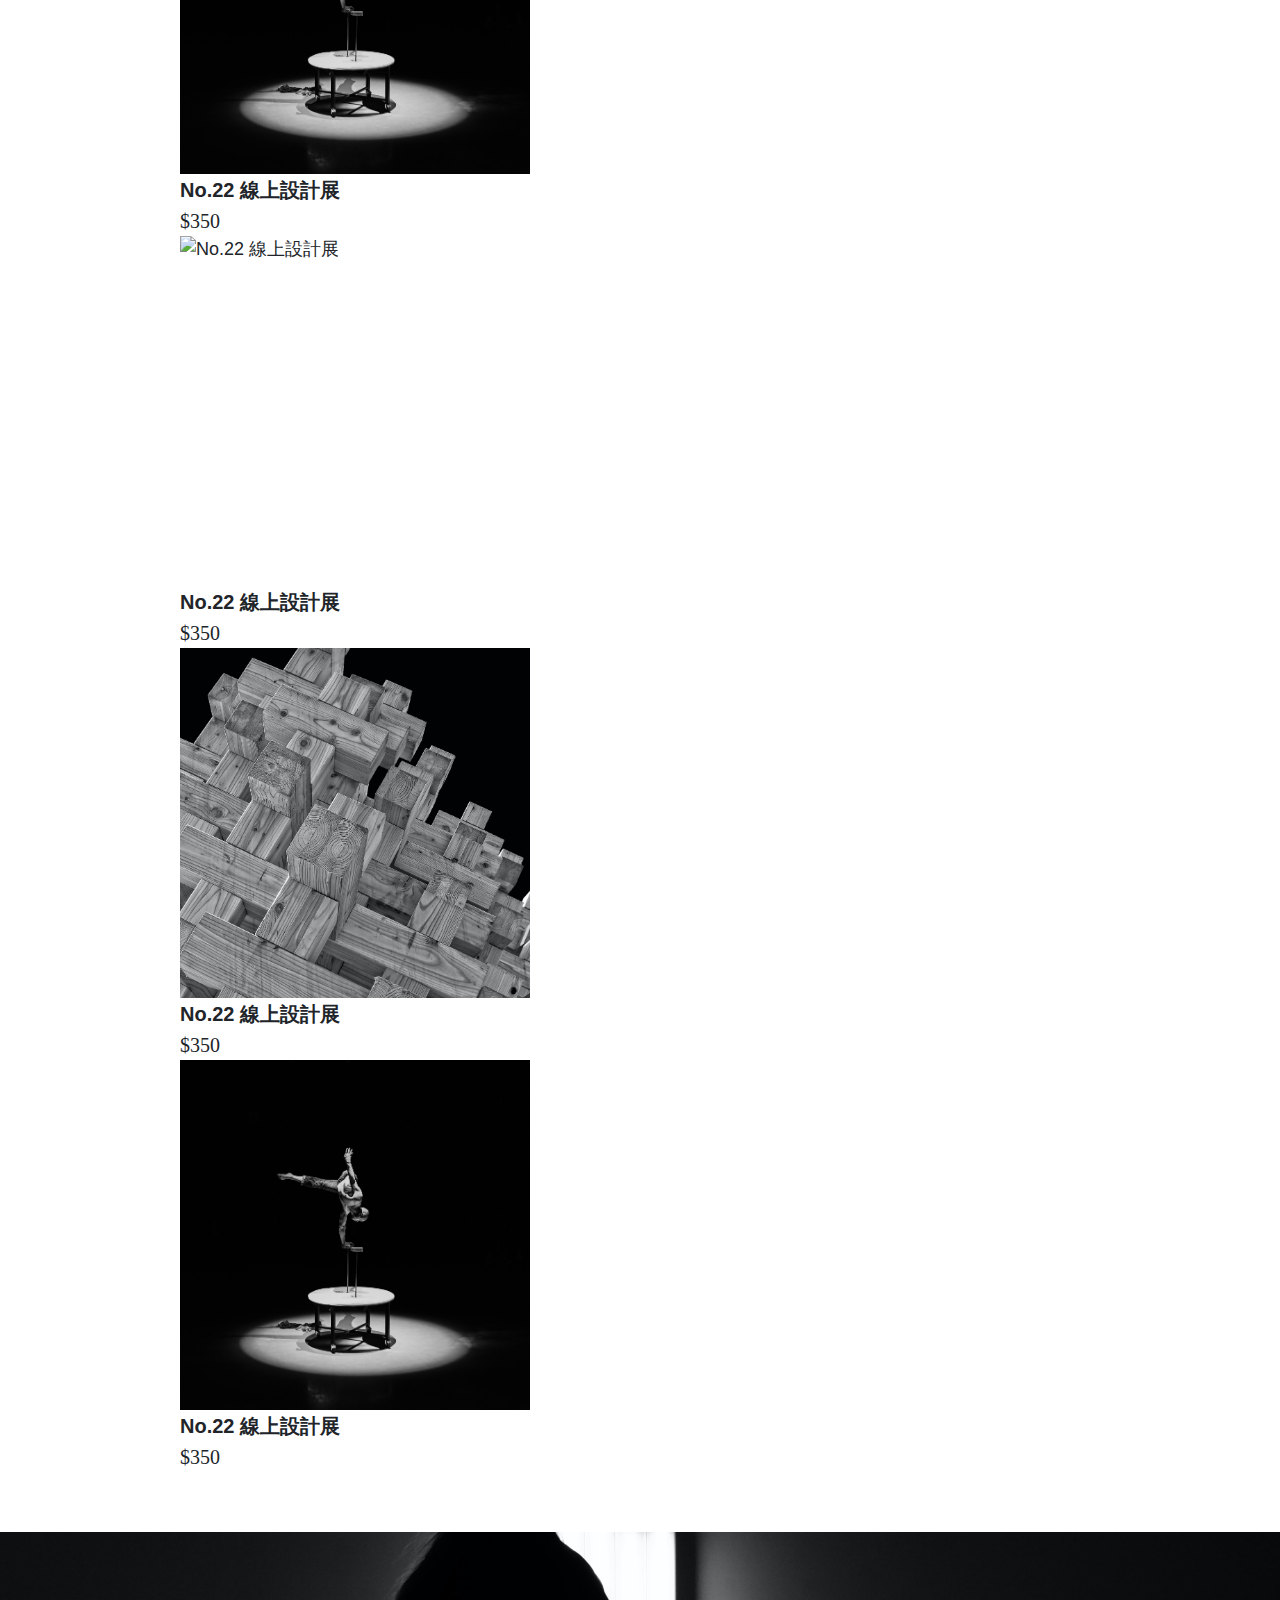
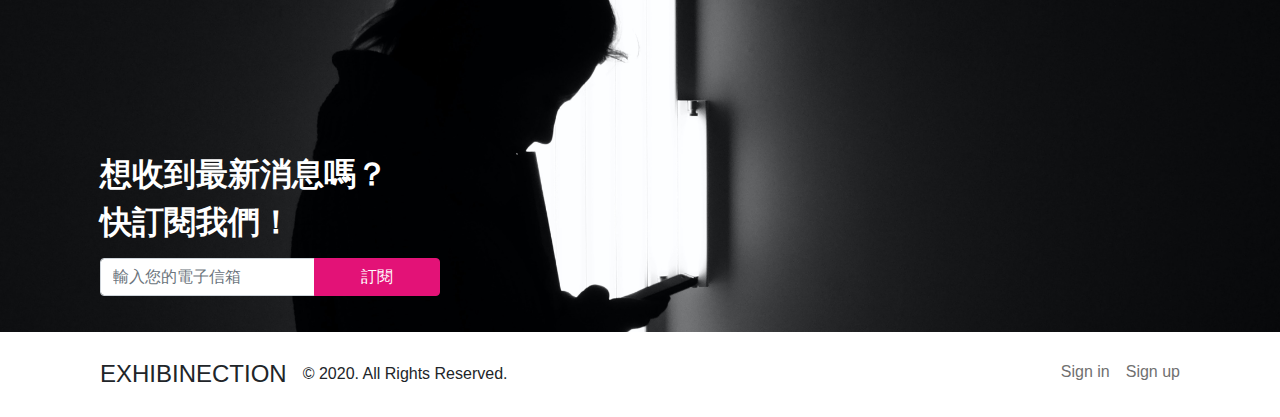
==== commit 8a0db2db: "Update 2021-08-19T06:02:02.281Z" ====
--- a/index.html
+++ b/index.html
@@ -31,7 +31,7 @@
         <h1
           class="
             header__title
-            fs-4
+            fs-4 
             text-primary
             position-absolute
             top-0
@@ -198,7 +198,7 @@
 <section class="liveReview  pb-6 pb-md-11 ">
   <div class="container">
     <h2 class="liveReview__title fs-2 fw-bold mb-6">直播回顧</h2>
-    <div class="row">
+    <div class="row mx-0">
       <div class="liveReview__content col-md-12 ">
         <div class="row ">
           <div class="col-md-5 bg-info  px-6 py-9">
@@ -219,8 +219,10 @@
   </div>
 
 </section>
-<!-- 猜你也喜歡 -->
-<section class="recommend  pb-6 pb-md-11">
+
+
+    <!-- 猜你也喜歡 -->
+<section class="recommend  py-6 py-md-11">
   <div class="container">
     <h2 class="recommend__title fs-2 fw-bold mb-6">猜你也喜歡...</h2>
     <div class="row">
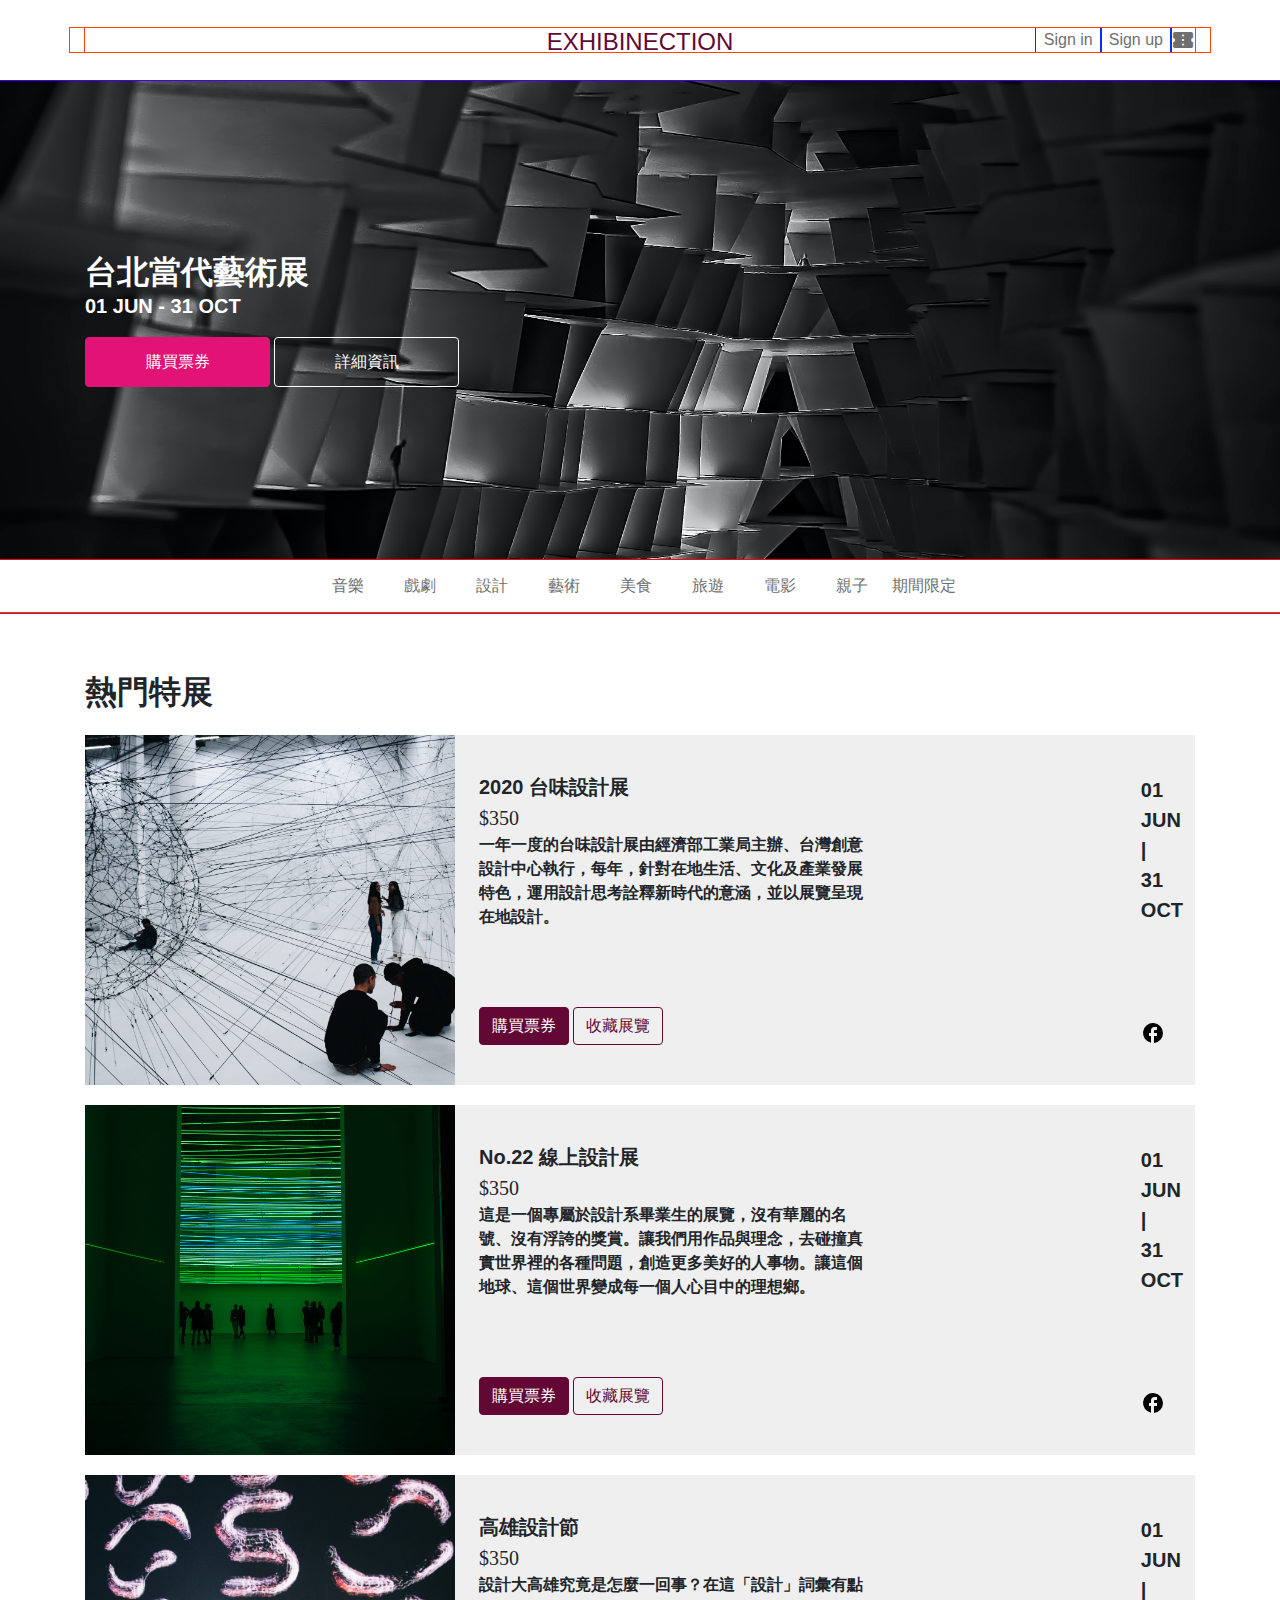
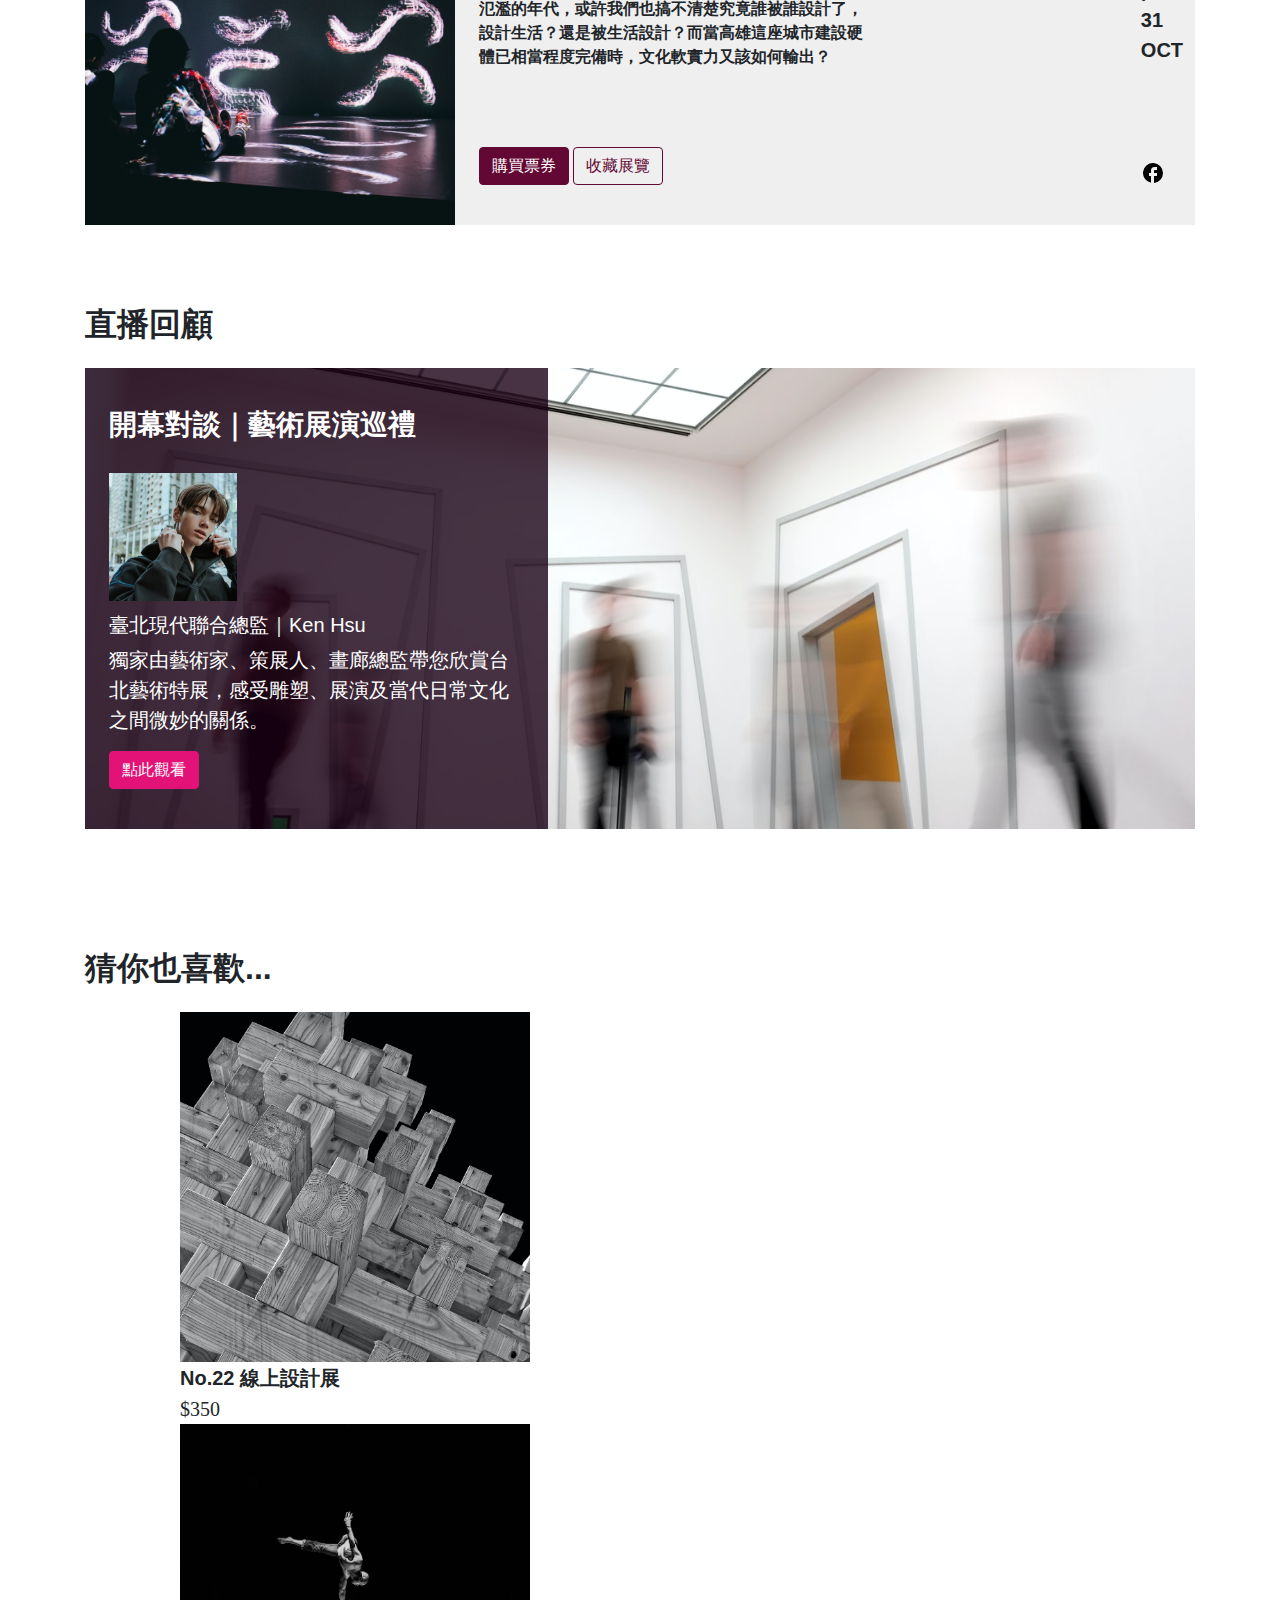
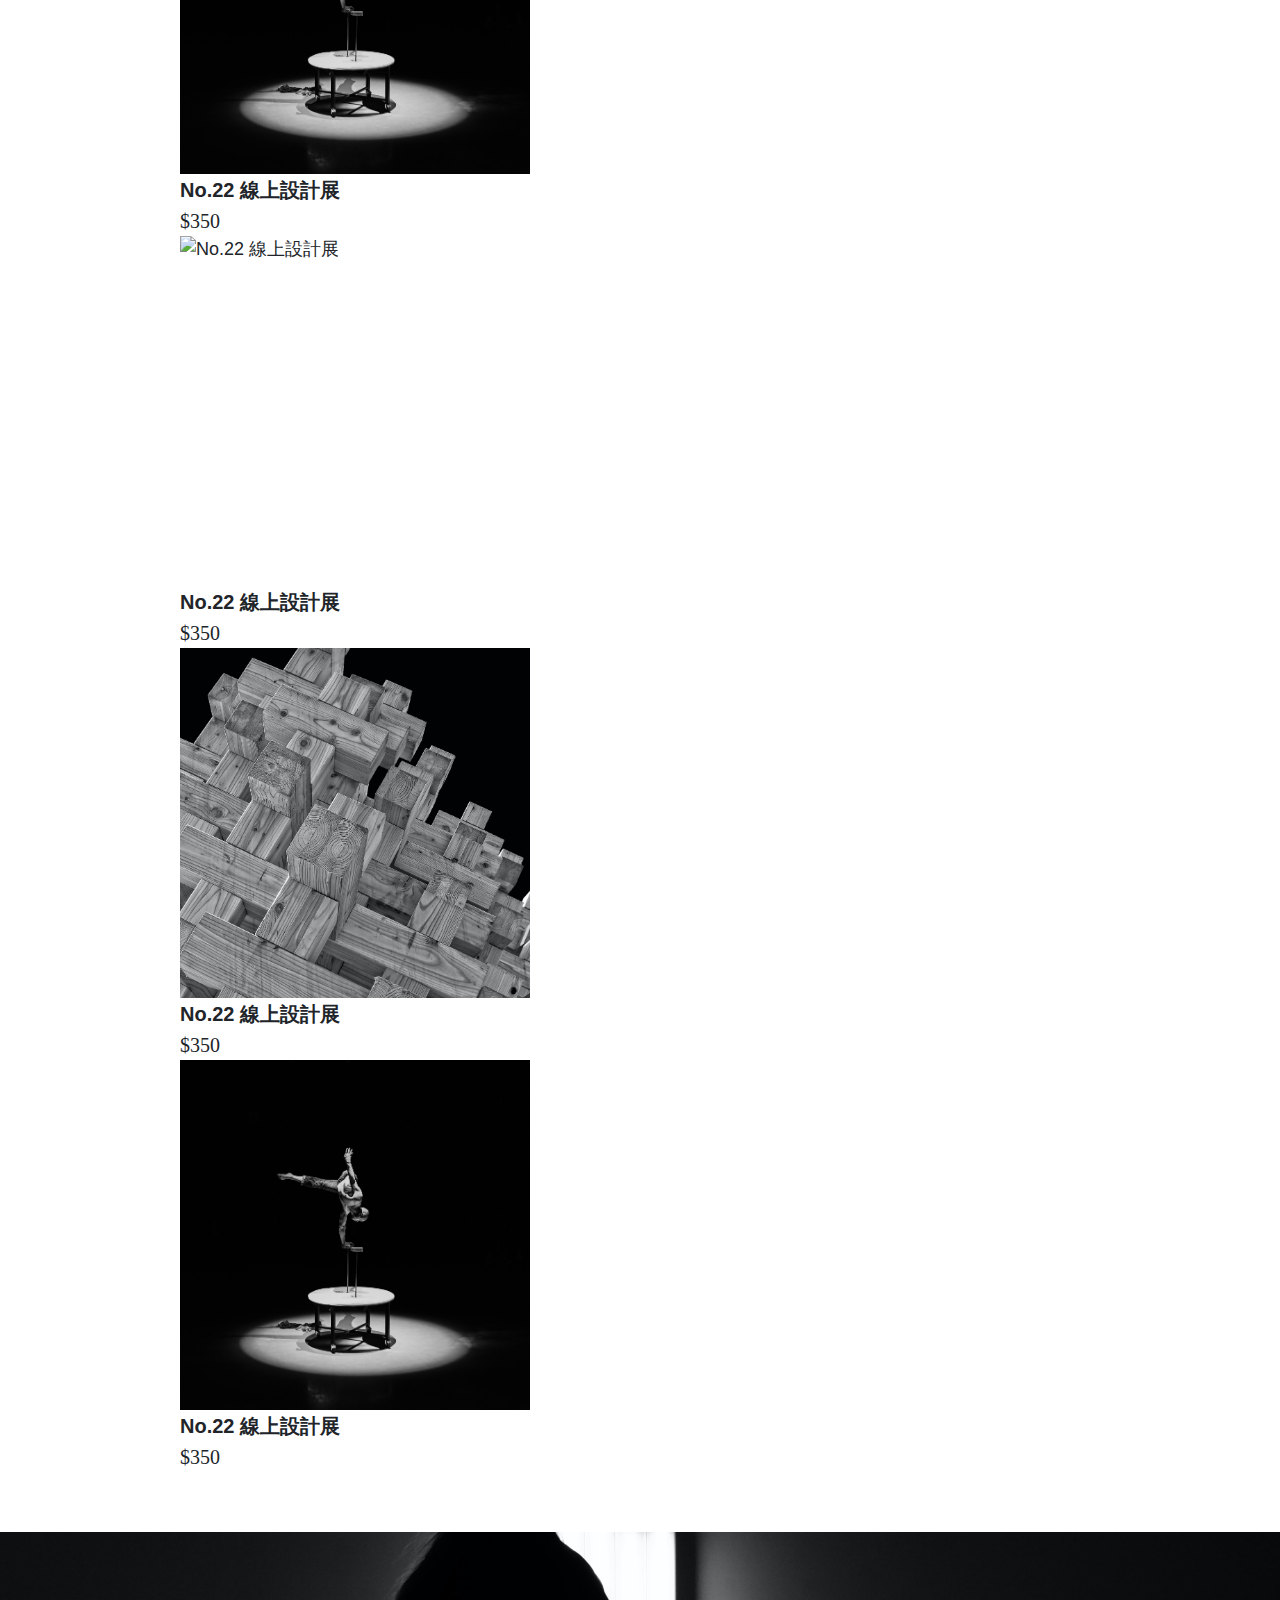
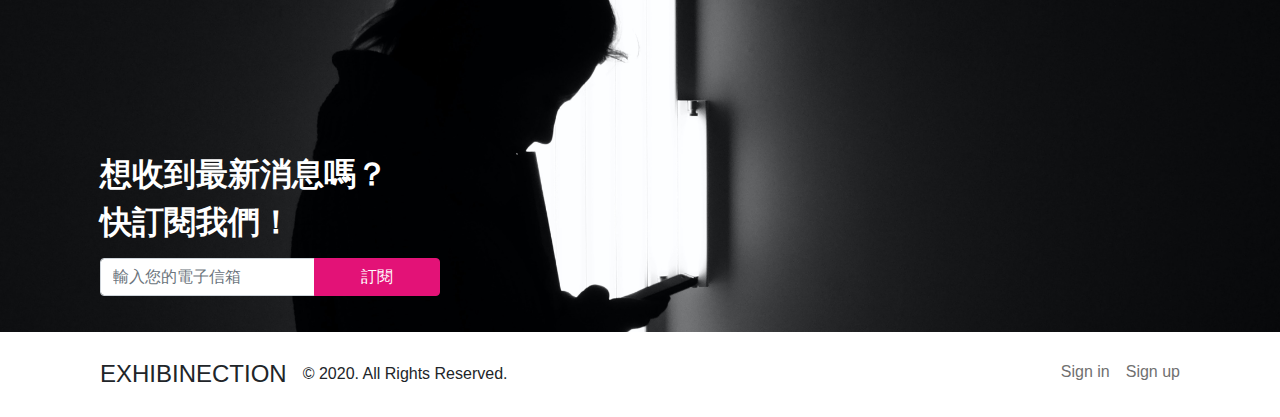
==== commit fc60df07: "Update 2021-08-19T12:35:53.787Z" ====
--- a/index.html
+++ b/index.html
@@ -18,7 +18,33 @@
   </head>
 
   <body>
-    <header class="py-7">
+   <header class="header py-md-7 ">
+    <nav class="navbar navbar-expand-lg navbar-white bg-white p-0">
+      <div class="container  position-relative">
+        <button class="navbar-toggler navbar-light " type="button" data-bs-toggle="collapse" data-bs-target="#navbarNav" aria-controls="navbarNav" aria-expanded="false" aria-label="Toggle navigation">
+          <span class="navbar-toggler-icon"></span>
+        </button>
+        <h1><a class=" header__title navbar-brand fs-4  text-primary position-absolute top-0 start-50 translate-middle-x " href="#">EXHIBINECTION</a></h1>
+        <div class=" d-md-none"><a href="#"><span class="material-icons"> confirmation_number </span></a>
+        </div>
+        <div class="header__sign collapse navbar-collapse justify-content-end" id="navbarNav">
+          <ul class="navbar-nav ">
+            <li class="nav-item ">
+              <a class="nav-link text-dark " href="#">Sign in</a>
+            </li>
+            <li class="nav-item ">
+              <a class="nav-link text-dark " href="#">Sign up</a>
+            </li>
+            <li class="nav-item d-none d-md-block">
+              <a  href="#"><span class="material-icons align-top"> confirmation_number </span></a>
+            </li>
+          </ul>
+        </div>
+      </div>
+    
+    </nav>
+   </header>
+    <!-- <header class="py-7">
       <div
         class="
           container
@@ -49,7 +75,7 @@
           <span class="material-icons"> confirmation_number </span>
         </div>
       </div>
-    </header>
+    </header> -->
 
     <!-- banner -->
 <div class="banner  d-flex align-items-center">
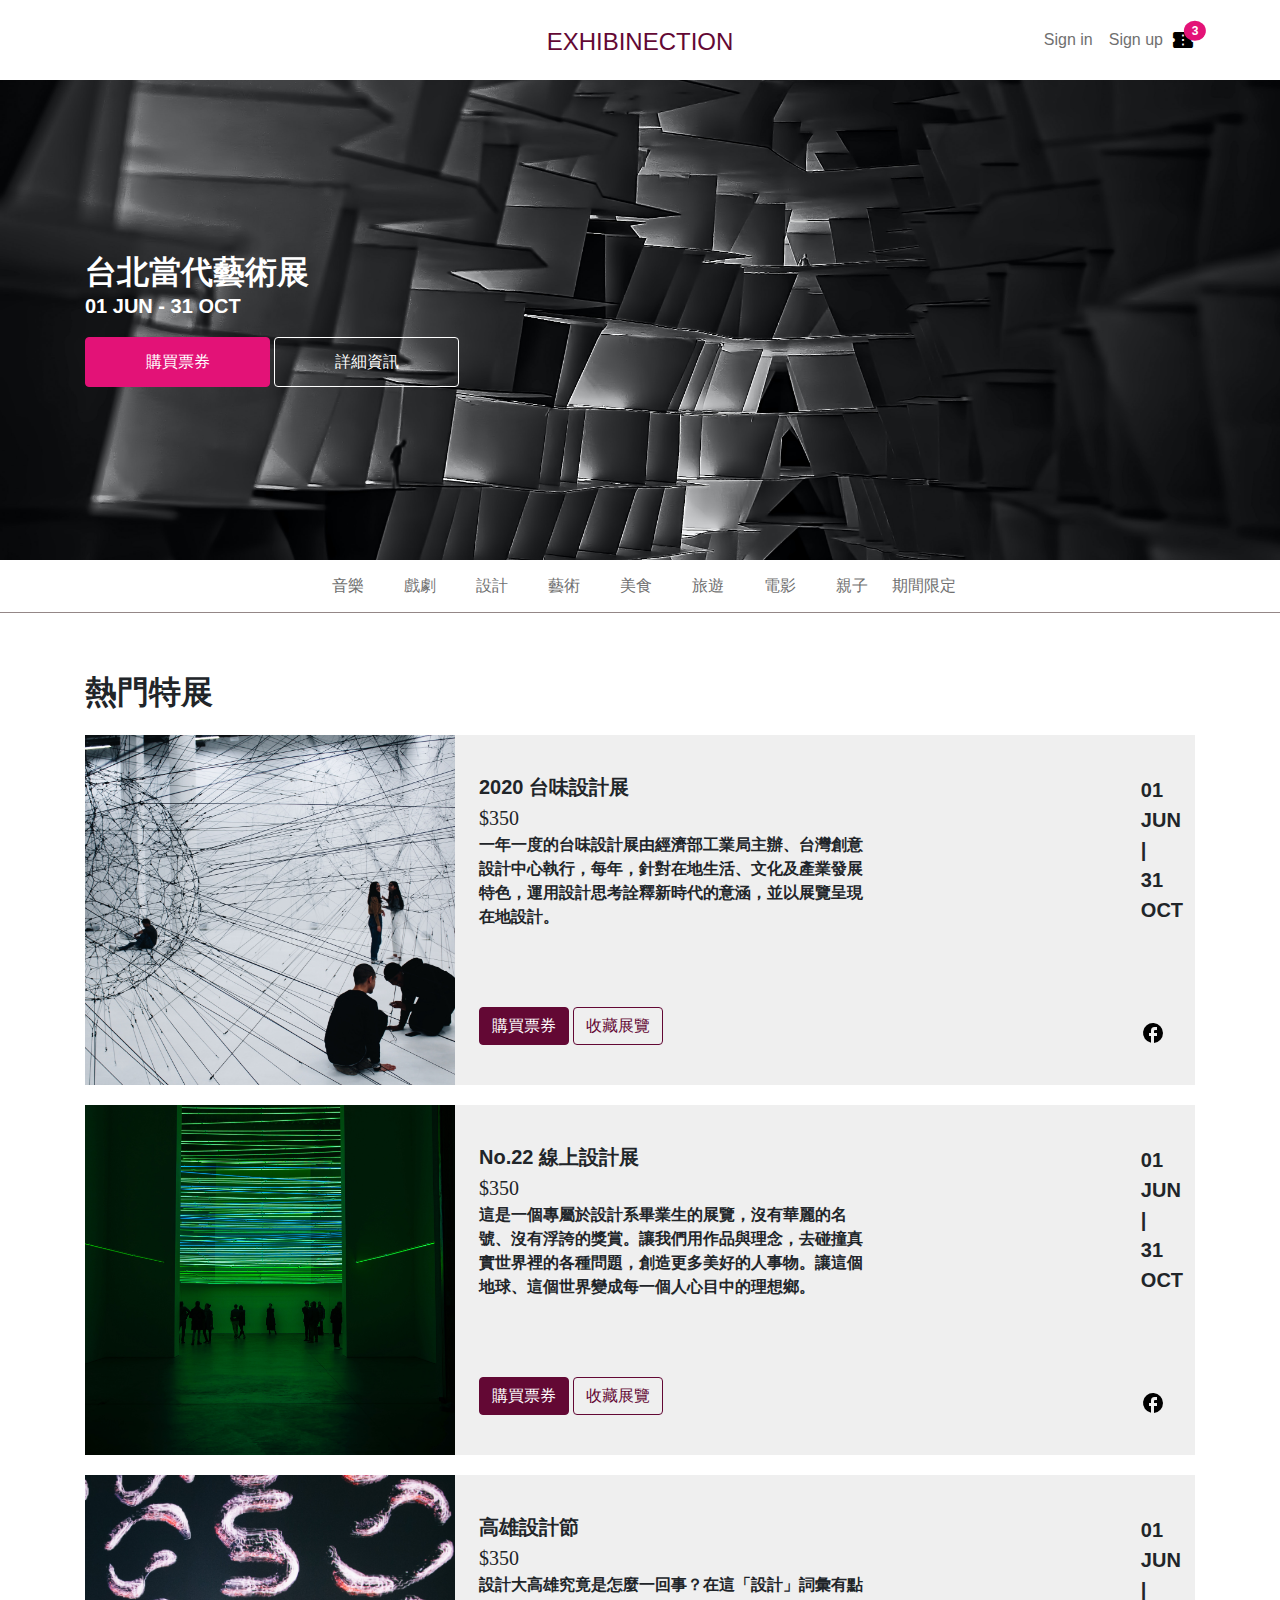
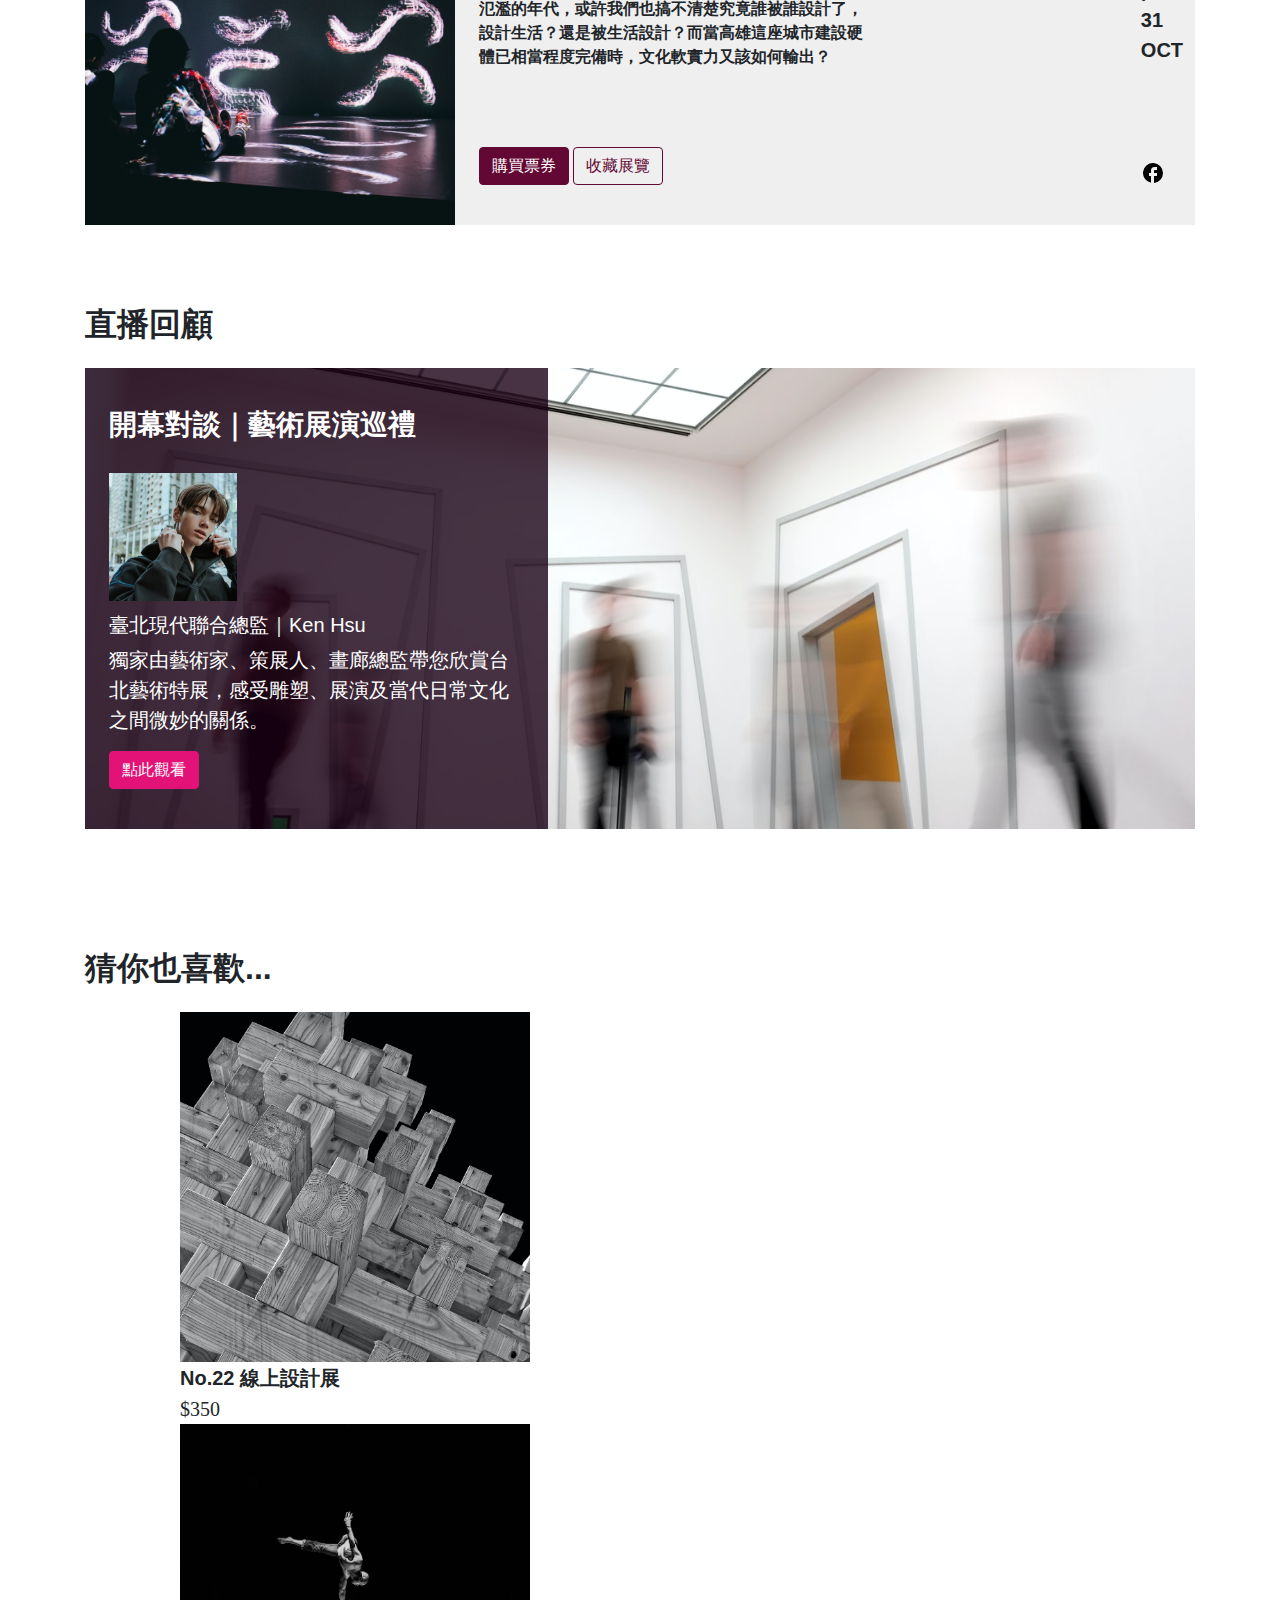
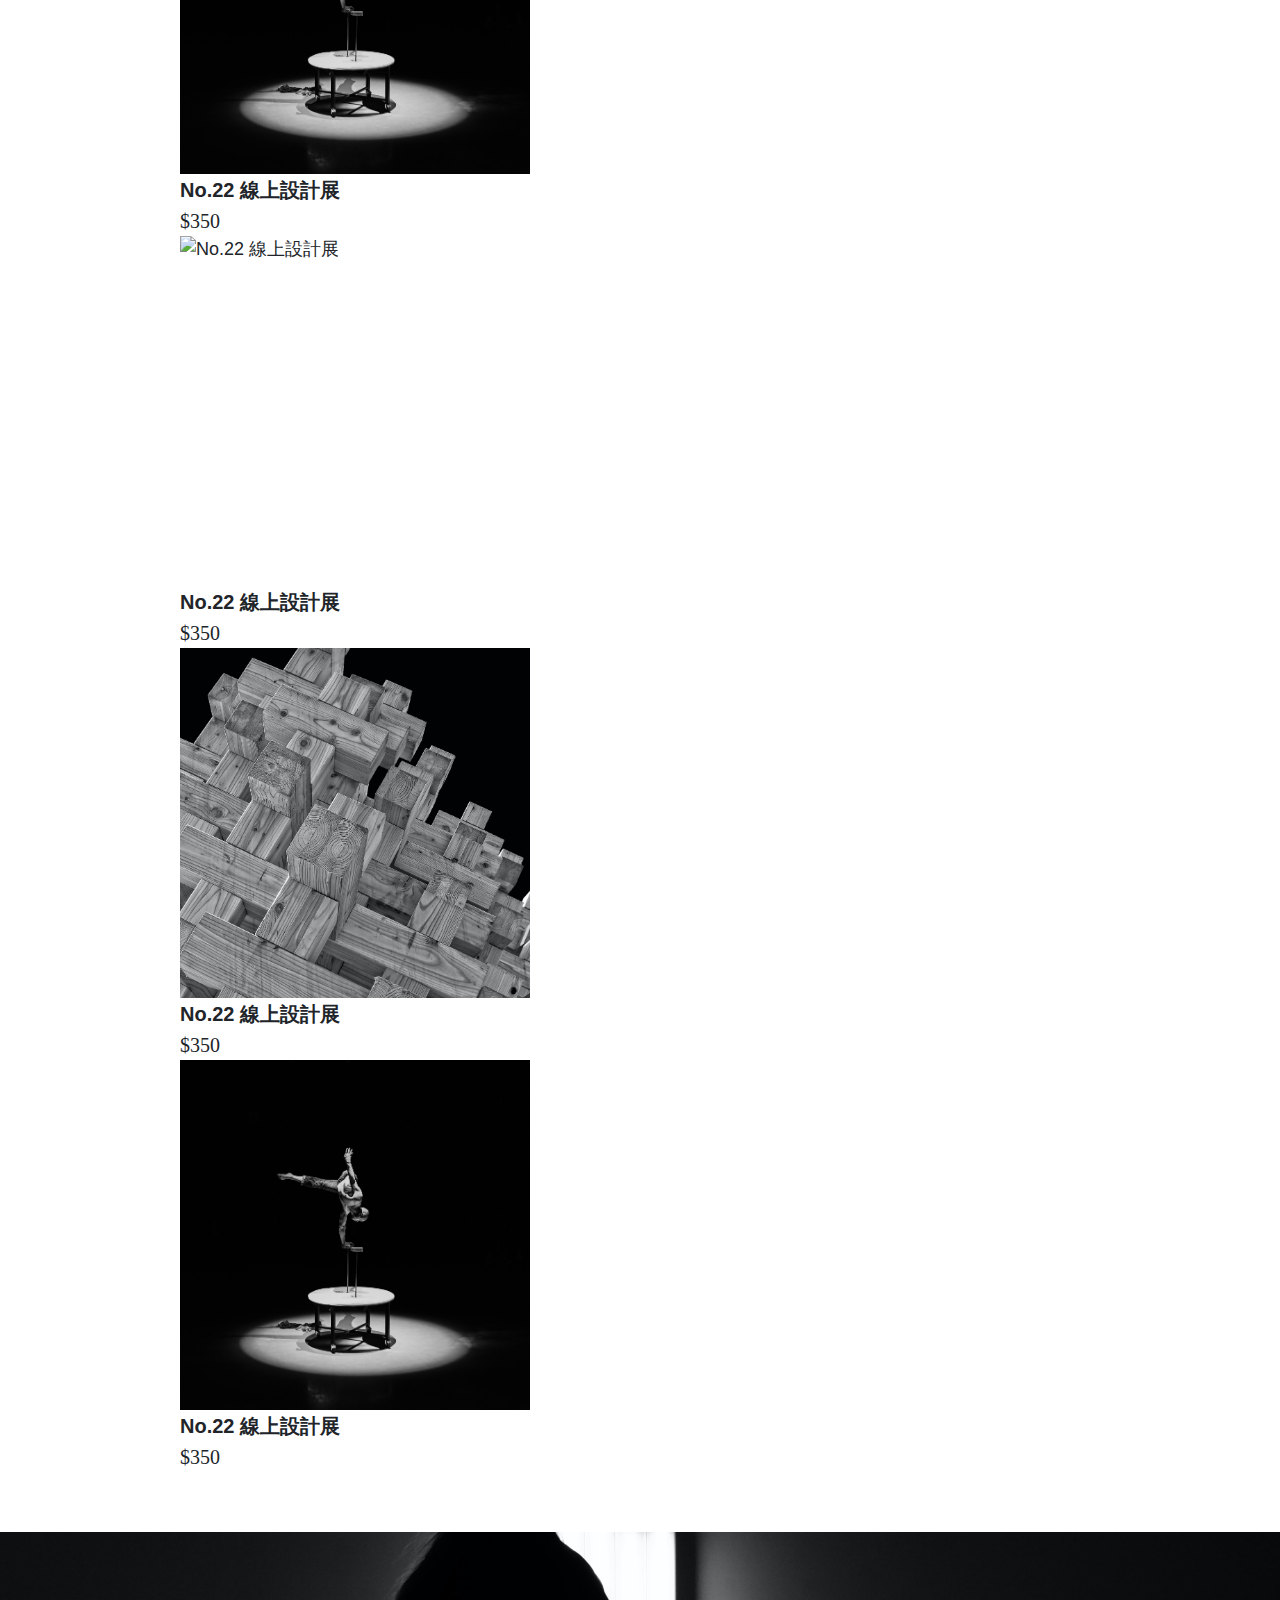
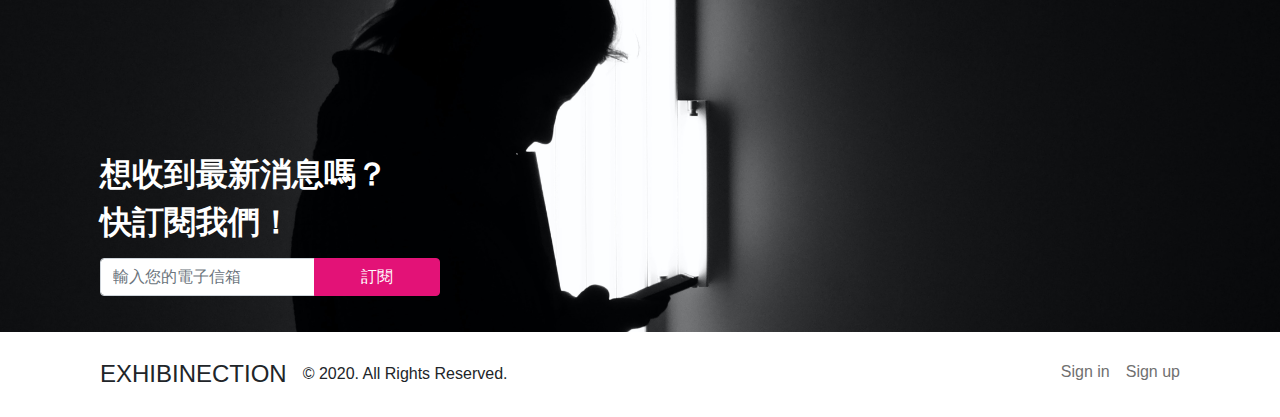
==== commit 6f1f031c: "Update 2021-08-23T03:13:12.506Z" ====
--- a/index.html
+++ b/index.html
@@ -22,9 +22,9 @@
     <nav class="navbar navbar-expand-lg navbar-white bg-white p-0">
       <div class="container  position-relative">
         <button class="navbar-toggler navbar-light " type="button" data-bs-toggle="collapse" data-bs-target="#navbarNav" aria-controls="navbarNav" aria-expanded="false" aria-label="Toggle navigation">
-          <span class="navbar-toggler-icon"></span>
+          <span class="navbar-toggler-icon "></span>
         </button>
-        <h1><a class=" header__title navbar-brand fs-4  text-primary position-absolute top-0 start-50 translate-middle-x " href="#">EXHIBINECTION</a></h1>
+        <h1><a class=" header__title navbar-brand fs-4  text-primary position-absolute top-0 start-50 translate-middle-x " href="./index.html">EXHIBINECTION</a></h1>
         <div class=" d-md-none"><a href="#"><span class="material-icons"> confirmation_number </span></a>
         </div>
         <div class="header__sign collapse navbar-collapse justify-content-end" id="navbarNav">
@@ -35,8 +35,8 @@
             <li class="nav-item ">
               <a class="nav-link text-dark " href="#">Sign up</a>
             </li>
-            <li class="nav-item d-none d-md-block">
-              <a  href="#"><span class="material-icons align-top"> confirmation_number </span></a>
+            <li class="nav-item d-none d-md-block ">
+              <a  href="#" class="position-relative "><span class=" material-icons align-top text-black"> confirmation_number </span><span class="position-absolute top-0 start-100 translate-middle badge  bg-secondary rounded-circle">3</span></a>
             </li>
           </ul>
         </div>
@@ -44,38 +44,6 @@
     
     </nav>
    </header>
-    <!-- <header class="py-7">
-      <div
-        class="
-          container
-          d-flex
-          justify-content-end
-          align-items-center
-          position-relative
-        "
-      >
-        <h1
-          class="
-            header__title
-            fs-4 
-            text-primary
-            position-absolute
-            top-0
-            start-50
-            translate-middle-x
-          "
-        >
-          EXHIBINECTION
-        </h1>
-        <div class="header__sign d-flex">
-          <ul class="d-flex me-8">
-            <li class="me-8"><a href="#" class="h6 text-dark">Sign in</a></li>
-            <li><a href="#" class="h6 text-dark">Sign up</a></li>
-          </ul>
-          <span class="material-icons"> confirmation_number </span>
-        </div>
-      </div>
-    </header> -->
 
     <!-- banner -->
 <div class="banner  d-flex align-items-center">
@@ -103,7 +71,7 @@
      <a class="nav-link  text-center" href="#">戲劇</a>
    </li>
    <li class="nav-item me-2">
-     <a class="nav-link   text-center" href="#">設計</a>
+     <a class="nav-link   text-center" href="./design.html">設計</a>
    </li>
    <li class="nav-item me-2">
     <a class="nav-link   text-center" href="#">藝術</a>
